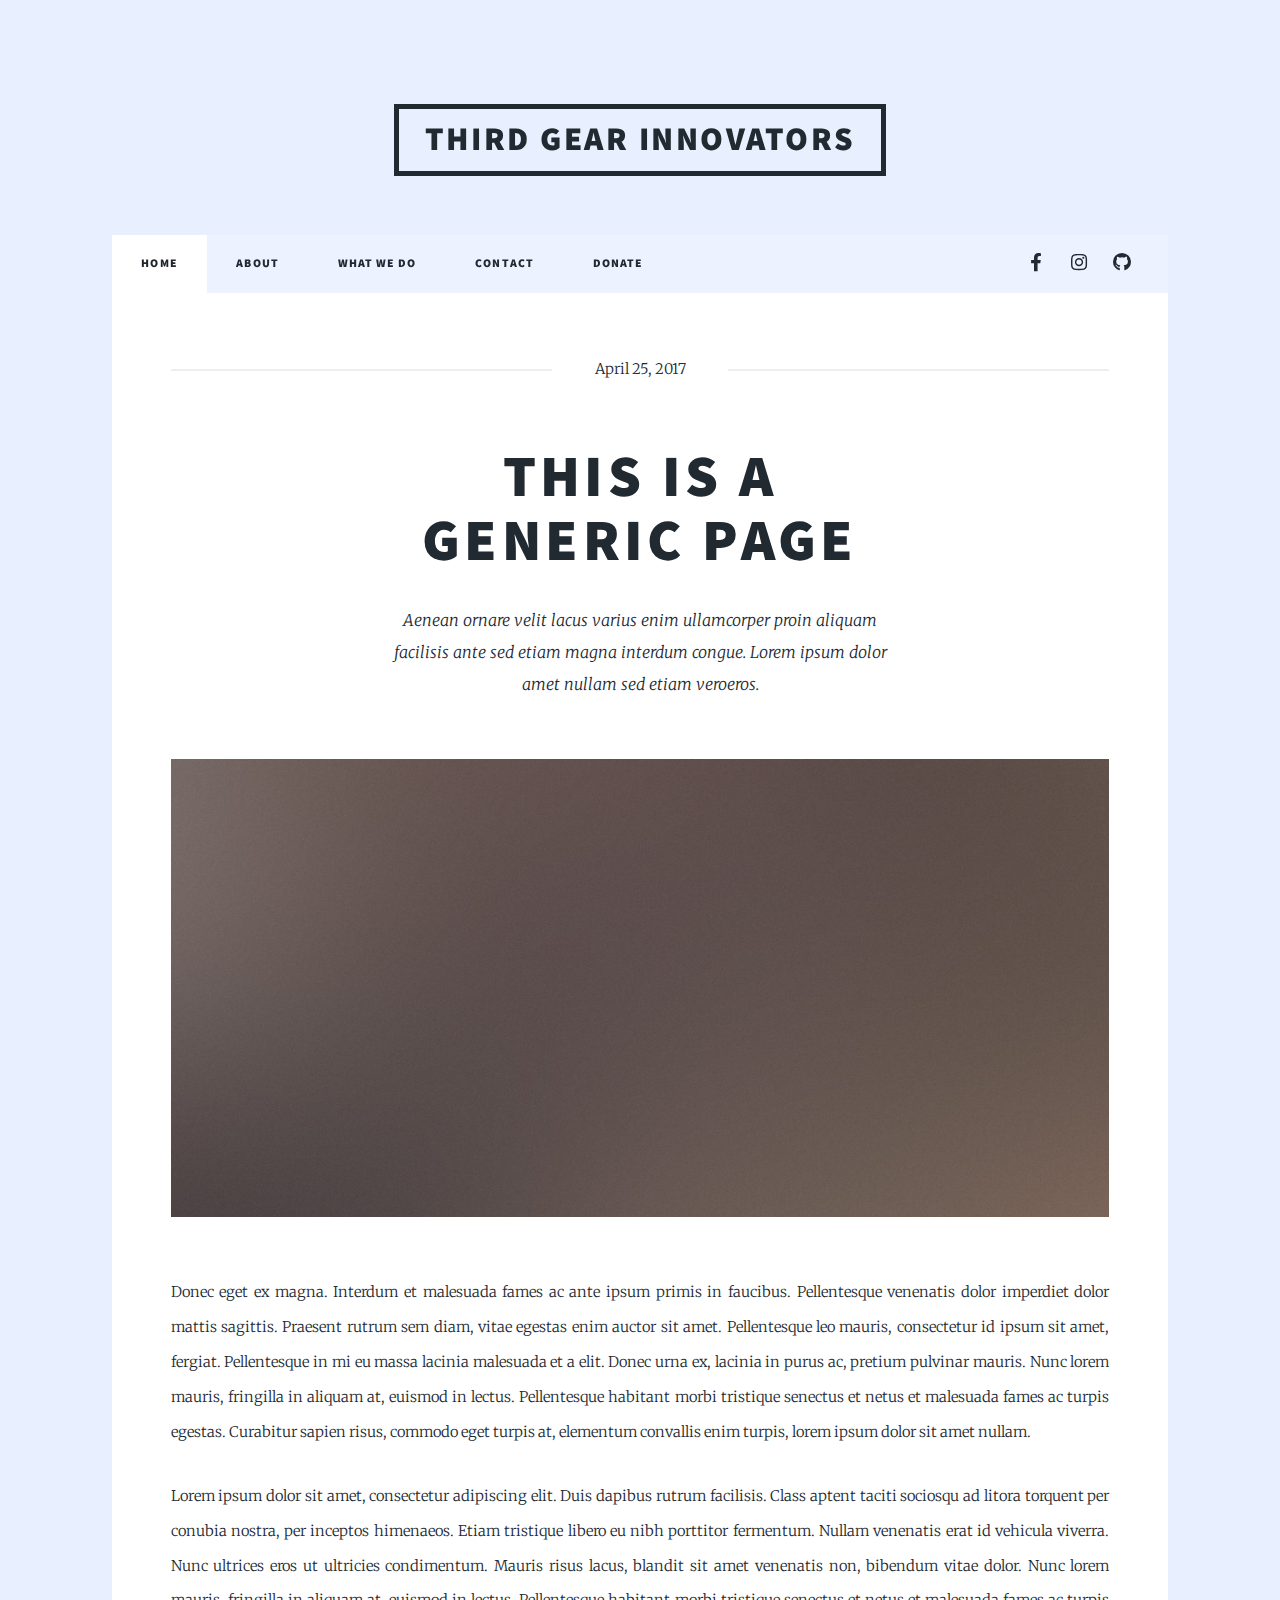
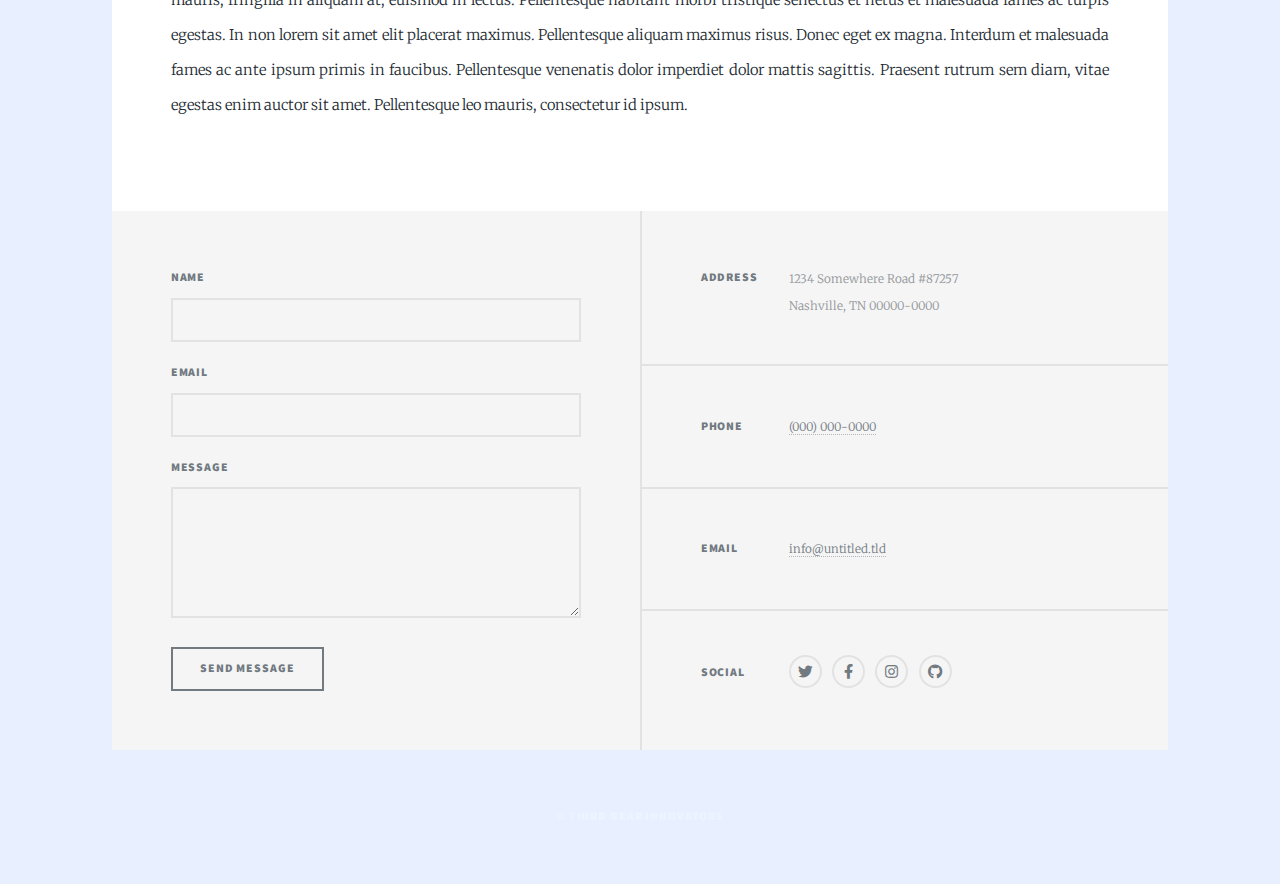
==== about.html @ d500c2af "Update page and contact form" ====
<!DOCTYPE HTML>
<!--
	Massively by HTML5 UP
	html5up.net | @ajlkn
	Free for personal and commercial use under the CCA 3.0 license (html5up.net/license)
-->
<html>
	<head>
		<title>Generic Page - Massively by HTML5 UP</title>
		<meta charset="utf-8" />
		<meta name="viewport" content="width=device-width, initial-scale=1, user-scalable=no" />
		<link rel="stylesheet" href="assets/css/main.css" />
		<noscript><link rel="stylesheet" href="assets/css/noscript.css" /></noscript>
	</head>
	<body class="is-preload">

		<!-- Wrapper -->
			<div id="wrapper">

				<!-- Header -->
					<header id="header">
						<a href="index.html" class="logo">Third Gear Innovators</a>
					</header>

				<!-- Nav -->
				<nav id="nav">
                    <ul class="links">
                        <li class="active"><a href="index.html">Home</a></li>
                        <li><a href="about.html">About</a></li>
                        <li><a href="whatwedo.html">What we do</a></li>
                        <li><a href="contact.html">Contact</a></li>
                        <li><a href="donate.html">Donate</a></li>
                    </ul>
					<ul class="icons">
						<li><a href="#" class="icon brands fa-facebook-f"><span class="label">Facebook</span></a></li>
						<li><a href="#" class="icon brands fa-instagram"><span class="label">Instagram</span></a></li>
						<li><a href="https://github.com/ThirdGearInnovators/" class="icon brands fa-github"><span class="label">GitHub</span></a></li>
					</ul>
				</nav>

				<!-- Main -->
					<div id="main">

						<!-- Post -->
							<section class="post">
								<header class="major">
									<span class="date">April 25, 2017</span>
									<h1>This is a<br />
									Generic Page</h1>
									<p>Aenean ornare velit lacus varius enim ullamcorper proin aliquam<br />
									facilisis ante sed etiam magna interdum congue. Lorem ipsum dolor<br />
									amet nullam sed etiam veroeros.</p>
								</header>
								<div class="image main"><img src="images/pic01.jpg" alt="" /></div>
								<p>Donec eget ex magna. Interdum et malesuada fames ac ante ipsum primis in faucibus. Pellentesque venenatis dolor imperdiet dolor mattis sagittis. Praesent rutrum sem diam, vitae egestas enim auctor sit amet. Pellentesque leo mauris, consectetur id ipsum sit amet, fergiat. Pellentesque in mi eu massa lacinia malesuada et a elit. Donec urna ex, lacinia in purus ac, pretium pulvinar mauris. Nunc lorem mauris, fringilla in aliquam at, euismod in lectus. Pellentesque habitant morbi tristique senectus et netus et malesuada fames ac turpis egestas. Curabitur sapien risus, commodo eget turpis at, elementum convallis enim turpis, lorem ipsum dolor sit amet nullam.</p>
								<p>Lorem ipsum dolor sit amet, consectetur adipiscing elit. Duis dapibus rutrum facilisis. Class aptent taciti sociosqu ad litora torquent per conubia nostra, per inceptos himenaeos. Etiam tristique libero eu nibh porttitor fermentum. Nullam venenatis erat id vehicula viverra. Nunc ultrices eros ut ultricies condimentum. Mauris risus lacus, blandit sit amet venenatis non, bibendum vitae dolor. Nunc lorem mauris, fringilla in aliquam at, euismod in lectus. Pellentesque habitant morbi tristique senectus et netus et malesuada fames ac turpis egestas. In non lorem sit amet elit placerat maximus. Pellentesque aliquam maximus risus. Donec eget ex magna. Interdum et malesuada fames ac ante ipsum primis in faucibus. Pellentesque venenatis dolor imperdiet dolor mattis sagittis. Praesent rutrum sem diam, vitae egestas enim auctor sit amet. Pellentesque leo mauris, consectetur id ipsum.</p>
							</section>

					</div>

				<!-- Footer -->
					<footer id="footer">
						<section>
							<form method="post" action="#">
								<div class="fields">
									<div class="field">
										<label for="name">Name</label>
										<input type="text" name="name" id="name" />
									</div>
									<div class="field">
										<label for="email">Email</label>
										<input type="text" name="email" id="email" />
									</div>
									<div class="field">
										<label for="message">Message</label>
										<textarea name="message" id="message" rows="3"></textarea>
									</div>
								</div>
								<ul class="actions">
									<li><input type="submit" value="Send Message" /></li>
								</ul>
							</form>
						</section>
						<section class="split contact">
							<section class="alt">
								<h3>Address</h3>
								<p>1234 Somewhere Road #87257<br />
								Nashville, TN 00000-0000</p>
							</section>
							<section>
								<h3>Phone</h3>
								<p><a href="#">(000) 000-0000</a></p>
							</section>
							<section>
								<h3>Email</h3>
								<p><a href="#">info@untitled.tld</a></p>
							</section>
							<section>
								<h3>Social</h3>
								<ul class="icons alt">
									<li><a href="#" class="icon brands alt fa-twitter"><span class="label">Twitter</span></a></li>
									<li><a href="#" class="icon brands alt fa-facebook-f"><span class="label">Facebook</span></a></li>
									<li><a href="#" class="icon brands alt fa-instagram"><span class="label">Instagram</span></a></li>
									<li><a href="#" class="icon brands alt fa-github"><span class="label">GitHub</span></a></li>
								</ul>
							</section>
						</section>
					</footer>

				<!-- Copyright -->
					<div id="copyright">
						<ul><li>&copy; Third Gear Innovators</li></ul>
					</div>

			</div>

		<!-- Scripts -->
			<script src="assets/js/jquery.min.js"></script>
			<script src="assets/js/jquery.scrollex.min.js"></script>
			<script src="assets/js/jquery.scrolly.min.js"></script>
			<script src="assets/js/browser.min.js"></script>
			<script src="assets/js/breakpoints.min.js"></script>
			<script src="assets/js/util.js"></script>
			<script src="assets/js/main.js"></script>

	</body>
</html>
---- assets/css/main.css ----
@import url(fontawesome-all.min.css);
@import url("https://fonts.googleapis.com/css?family=Merriweather:300,700,300italic,700italic|Source+Sans+Pro:900");

/*
	Massively by HTML5 UP
	html5up.net | @ajlkn
	Free for personal and commercial use under the CCA 3.0 license (html5up.net/license)
*/

html, body, div, span, applet, object,
iframe, h1, h2, h3, h4, h5, h6, p, blockquote,
pre, a, abbr, acronym, address, big, cite,
code, del, dfn, em, img, ins, kbd, q, s, samp,
small, strike, strong, sub, sup, tt, var, b,
u, i, center, dl, dt, dd, ol, ul, li, fieldset,
form, label, legend, table, caption, tbody,
tfoot, thead, tr, th, td, article, aside,
canvas, details, embed, figure, figcaption,
footer, header, hgroup, menu, nav, output, ruby,
section, summary, time, mark, audio, video {
	margin: 0;
	padding: 0;
	border: 0;
	font-size: 100%;
	font: inherit;
	vertical-align: baseline;}

article, aside, details, figcaption, figure,
footer, header, hgroup, menu, nav, section {
	display: block;}

body {
	line-height: 1;
}

ol, ul {
	list-style: none;
}

blockquote, q {
	quotes: none;
}

	blockquote:before, blockquote:after, q:before, q:after {
		content: '';
		content: none;
	}

table {
	border-collapse: collapse;
	border-spacing: 0;
}

body {
	-webkit-text-size-adjust: none;
}

mark {
	background-color: transparent;
	color: inherit;
}

input::-moz-focus-inner {
	border: 0;
	padding: 0;
}

input, select, textarea {
	-moz-appearance: none;
	-webkit-appearance: none;
	-ms-appearance: none;
	appearance: none;
}

/* Basic */

	@-ms-viewport {
		width: device-width;
	}

	body {
		-ms-overflow-style: scrollbar;
	}

	@media screen and (max-width: 480px) {

		html, body {
			min-width: 320px;
		}

	}

	html {
		box-sizing: border-box;
	}

	*, *:before, *:after {
		box-sizing: inherit;
	}

	body {
		background-color: #e8f0ff;
	}

		body.is-preload *, body.is-preload *:before, body.is-preload *:after {
			-moz-animation: none !important;
			-webkit-animation: none !important;
			-ms-animation: none !important;
			animation: none !important;
			-moz-transition: none !important;
			-webkit-transition: none !important;
			-ms-transition: none !important;
			transition: none !important;
		}

/* Type */

	html {
		font-size: 16pt;
	}

		@media screen and (max-width: 1680px) {

			html {
				font-size: 12pt;
			}

		}

		@media screen and (max-width: 1280px) {

			html {
				font-size: 11pt;
			}

		}

		@media screen and (max-width: 360px) {

			html {
				font-size: 10pt;
			}

		}

	body {
		color: #212931;
	}

	body, input, select, textarea {
		font-family: "Merriweather", Georgia, serif;
		font-weight: 300;
		font-size: 1rem;
		line-height: 2.375;
	}

	a {
		-moz-transition: color 0.2s ease-in-out, background-color 0.2s ease-in-out, border-color 0.2s ease-in-out, box-shadow 0.2s ease-in-out;
		-webkit-transition: color 0.2s ease-in-out, background-color 0.2s ease-in-out, border-color 0.2s ease-in-out, box-shadow 0.2s ease-in-out;
		-ms-transition: color 0.2s ease-in-out, background-color 0.2s ease-in-out, border-color 0.2s ease-in-out, box-shadow 0.2s ease-in-out;
		transition: color 0.2s ease-in-out, background-color 0.2s ease-in-out, border-color 0.2s ease-in-out, box-shadow 0.2s ease-in-out;
		border-bottom: dotted 1px;
		text-decoration: none;
	}

		a:hover {
			border-bottom-color: transparent;
		}

	strong, b {
		font-weight: 600;
	}

	em, i {
		font-style: italic;
	}

	p {
		text-align: justify;
		margin: 0 0 2rem 0;
	}

	h1, h2, h3, h4, h5, h6 {
		font-family: "Source Sans Pro", Helvetica, sans-serif;
		font-weight: 900;
		line-height: 1.5;
		letter-spacing: 0.075em;
		text-transform: uppercase;
		margin: 0 0 1rem 0;
	}

		h1 a, h2 a, h3 a, h4 a, h5 a, h6 a {
			border-bottom: 0;
			color: inherit;
			text-decoration: none;
		}

	h1 {
		font-size: 4rem;
		line-height: 1.1;
		margin: 0 0 2rem 0;
	}

	h2 {
		font-size: 1.75rem;
		line-height: 1.3;
		margin: 0 0 1.5rem 0;
	}

	h3 {
		font-size: 1.25rem;
		margin: 0 0 1.5rem 0;
	}

	h4 {
		font-size: 1rem;
	}

	h5 {
		font-size: 0.9rem;
	}

	h6 {
		font-size: 0.8rem;
	}

	sub {
		font-size: 0.8rem;
		position: relative;
		top: 0.5rem;
	}

	sup {
		font-size: 0.8rem;
		position: relative;
		top: -0.5rem;
	}

	blockquote {
		border-left: solid 4px;
		font-style: italic;
		margin: 0 0 2rem 0;
		padding: 0.5rem 0 0.5rem 2rem;
	}

	code {
		border: solid 2px;
		font-family: "Courier New", monospace;
		font-size: 0.9rem;
		margin: 0 0.25rem;
		padding: 0.25rem 0.65rem;
	}

	pre {
		-webkit-overflow-scrolling: touch;
		font-family: "Courier New", monospace;
		font-size: 0.9rem;
		margin: 0 0 2rem 0;
	}

		pre code {
			display: block;
			line-height: 1.75;
			padding: 1rem 1.5rem;
			overflow-x: auto;
		}

	hr {
		border: 0;
		border-bottom: solid 2px;
		margin: 3rem 0;
	}

		hr.major {
			margin: 5rem 0;
		}

	.align-left {
		text-align: left;
	}

	.align-center {
		text-align: center;
	}

	.align-right {
		text-align: right;
	}

	input, select, textarea {
		color: #212931;
	}

	a {
		color: #212931;
		border-bottom-color: rgba(33, 41, 49, 0.5);
	}

		a:hover {
			border-bottom-color: transparent;
			color: #18bfef !important;
		}

	strong, b {
		color: #212931;
	}

	h1, h2, h3, h4, h5, h6 {
		color: #212931;
	}

	blockquote {
		border-left-color: #eeeeee;
	}

	code {
		background: rgba(220, 220, 220, 0.25);
		border-color: #eeeeee;
	}

	hr {
		border-bottom-color: #eeeeee;
	}

/* Row */

	.row {
		display: flex;
		flex-wrap: wrap;
		box-sizing: border-box;
		align-items: stretch;
	}

		.row > * {
			box-sizing: border-box;
		}

		.row.gtr-uniform > * > :last-child {
			margin-bottom: 0;
		}

		.row.aln-left {
			justify-content: flex-start;
		}

		.row.aln-center {
			justify-content: center;
		}

		.row.aln-right {
			justify-content: flex-end;
		}

		.row.aln-top {
			align-items: flex-start;
		}

		.row.aln-middle {
			align-items: center;
		}

		.row.aln-bottom {
			align-items: flex-end;
		}

		.row > .imp {
			order: -1;
		}

		.row > .col-1 {
			width: 8.33333%;
		}

		.row > .off-1 {
			margin-left: 8.33333%;
		}

		.row > .col-2 {
			width: 16.66667%;
		}

		.row > .off-2 {
			margin-left: 16.66667%;
		}

		.row > .col-3 {
			width: 25%;
		}

		.row > .off-3 {
			margin-left: 25%;
		}

		.row > .col-4 {
			width: 33.33333%;
		}

		.row > .off-4 {
			margin-left: 33.33333%;
		}

		.row > .col-5 {
			width: 41.66667%;
		}

		.row > .off-5 {
			margin-left: 41.66667%;
		}

		.row > .col-6 {
			width: 50%;
		}

		.row > .off-6 {
			margin-left: 50%;
		}

		.row > .col-7 {
			width: 58.33333%;
		}

		.row > .off-7 {
			margin-left: 58.33333%;
		}

		.row > .col-8 {
			width: 66.66667%;
		}

		.row > .off-8 {
			margin-left: 66.66667%;
		}

		.row > .col-9 {
			width: 75%;
		}

		.row > .off-9 {
			margin-left: 75%;
		}

		.row > .col-10 {
			width: 83.33333%;
		}

		.row > .off-10 {
			margin-left: 83.33333%;
		}

		.row > .col-11 {
			width: 91.66667%;
		}

		.row > .off-11 {
			margin-left: 91.66667%;
		}

		.row > .col-12 {
			width: 100%;
		}

		.row > .off-12 {
			margin-left: 100%;
		}

		.row.gtr-0 {
			margin-top: 0;
			margin-left: 0rem;
		}

			.row.gtr-0 > * {
				padding: 0 0 0 0rem;
			}

			.row.gtr-0.gtr-uniform {
				margin-top: 0rem;
			}

				.row.gtr-0.gtr-uniform > * {
					padding-top: 0rem;
				}

		.row.gtr-25 {
			margin-top: 0;
			margin-left: -0.375rem;
		}

			.row.gtr-25 > * {
				padding: 0 0 0 0.375rem;
			}

			.row.gtr-25.gtr-uniform {
				margin-top: -0.375rem;
			}

				.row.gtr-25.gtr-uniform > * {
					padding-top: 0.375rem;
				}

		.row.gtr-50 {
			margin-top: 0;
			margin-left: -0.75rem;
		}

			.row.gtr-50 > * {
				padding: 0 0 0 0.75rem;
			}

			.row.gtr-50.gtr-uniform {
				margin-top: -0.75rem;
			}

				.row.gtr-50.gtr-uniform > * {
					padding-top: 0.75rem;
				}

		.row {
			margin-top: 0;
			margin-left: -1.5rem;
		}

			.row > * {
				padding: 0 0 0 1.5rem;
			}

			.row.gtr-uniform {
				margin-top: -1.5rem;
			}

				.row.gtr-uniform > * {
					padding-top: 1.5rem;
				}

		.row.gtr-150 {
			margin-top: 0;
			margin-left: -2.25rem;
		}

			.row.gtr-150 > * {
				padding: 0 0 0 2.25rem;
			}

			.row.gtr-150.gtr-uniform {
				margin-top: -2.25rem;
			}

				.row.gtr-150.gtr-uniform > * {
					padding-top: 2.25rem;
				}

		.row.gtr-200 {
			margin-top: 0;
			margin-left: -3rem;
		}

			.row.gtr-200 > * {
				padding: 0 0 0 3rem;
			}

			.row.gtr-200.gtr-uniform {
				margin-top: -3rem;
			}

				.row.gtr-200.gtr-uniform > * {
					padding-top: 3rem;
				}

		@media screen and (max-width: 1680px) {

			.row {
				display: flex;
				flex-wrap: wrap;
				box-sizing: border-box;
				align-items: stretch;
			}

				.row > * {
					box-sizing: border-box;
				}

				.row.gtr-uniform > * > :last-child {
					margin-bottom: 0;
				}

				.row.aln-left {
					justify-content: flex-start;
				}

				.row.aln-center {
					justify-content: center;
				}

				.row.aln-right {
					justify-content: flex-end;
				}

				.row.aln-top {
					align-items: flex-start;
				}

				.row.aln-middle {
					align-items: center;
				}

				.row.aln-bottom {
					align-items: flex-end;
				}

				.row > .imp-xlarge {
					order: -1;
				}

				.row > .col-1-xlarge {
					width: 8.33333%;
				}

				.row > .off-1-xlarge {
					margin-left: 8.33333%;
				}

				.row > .col-2-xlarge {
					width: 16.66667%;
				}

				.row > .off-2-xlarge {
					margin-left: 16.66667%;
				}

				.row > .col-3-xlarge {
					width: 25%;
				}

				.row > .off-3-xlarge {
					margin-left: 25%;
				}

				.row > .col-4-xlarge {
					width: 33.33333%;
				}

				.row > .off-4-xlarge {
					margin-left: 33.33333%;
				}

				.row > .col-5-xlarge {
					width: 41.66667%;
				}

				.row > .off-5-xlarge {
					margin-left: 41.66667%;
				}

				.row > .col-6-xlarge {
					width: 50%;
				}

				.row > .off-6-xlarge {
					margin-left: 50%;
				}

				.row > .col-7-xlarge {
					width: 58.33333%;
				}

				.row > .off-7-xlarge {
					margin-left: 58.33333%;
				}

				.row > .col-8-xlarge {
					width: 66.66667%;
				}

				.row > .off-8-xlarge {
					margin-left: 66.66667%;
				}

				.row > .col-9-xlarge {
					width: 75%;
				}

				.row > .off-9-xlarge {
					margin-left: 75%;
				}

				.row > .col-10-xlarge {
					width: 83.33333%;
				}

				.row > .off-10-xlarge {
					margin-left: 83.33333%;
				}

				.row > .col-11-xlarge {
					width: 91.66667%;
				}

				.row > .off-11-xlarge {
					margin-left: 91.66667%;
				}

				.row > .col-12-xlarge {
					width: 100%;
				}

				.row > .off-12-xlarge {
					margin-left: 100%;
				}

				.row.gtr-0 {
					margin-top: 0;
					margin-left: 0rem;
				}

					.row.gtr-0 > * {
						padding: 0 0 0 0rem;
					}

					.row.gtr-0.gtr-uniform {
						margin-top: 0rem;
					}

						.row.gtr-0.gtr-uniform > * {
							padding-top: 0rem;
						}

				.row.gtr-25 {
					margin-top: 0;
					margin-left: -0.375rem;
				}

					.row.gtr-25 > * {
						padding: 0 0 0 0.375rem;
					}

					.row.gtr-25.gtr-uniform {
						margin-top: -0.375rem;
					}

						.row.gtr-25.gtr-uniform > * {
							padding-top: 0.375rem;
						}

				.row.gtr-50 {
					margin-top: 0;
					margin-left: -0.75rem;
				}

					.row.gtr-50 > * {
						padding: 0 0 0 0.75rem;
					}

					.row.gtr-50.gtr-uniform {
						margin-top: -0.75rem;
					}

						.row.gtr-50.gtr-uniform > * {
							padding-top: 0.75rem;
						}

				.row {
					margin-top: 0;
					margin-left: -1.5rem;
				}

					.row > * {
						padding: 0 0 0 1.5rem;
					}

					.row.gtr-uniform {
						margin-top: -1.5rem;
					}

						.row.gtr-uniform > * {
							padding-top: 1.5rem;
						}

				.row.gtr-150 {
					margin-top: 0;
					margin-left: -2.25rem;
				}

					.row.gtr-150 > * {
						padding: 0 0 0 2.25rem;
					}

					.row.gtr-150.gtr-uniform {
						margin-top: -2.25rem;
					}

						.row.gtr-150.gtr-uniform > * {
							padding-top: 2.25rem;
						}

				.row.gtr-200 {
					margin-top: 0;
					margin-left: -3rem;
				}

					.row.gtr-200 > * {
						padding: 0 0 0 3rem;
					}

					.row.gtr-200.gtr-uniform {
						margin-top: -3rem;
					}

						.row.gtr-200.gtr-uniform > * {
							padding-top: 3rem;
						}

		}

		@media screen and (max-width: 1280px) {

			.row {
				display: flex;
				flex-wrap: wrap;
				box-sizing: border-box;
				align-items: stretch;
			}

				.row > * {
					box-sizing: border-box;
				}

				.row.gtr-uniform > * > :last-child {
					margin-bottom: 0;
				}

				.row.aln-left {
					justify-content: flex-start;
				}

				.row.aln-center {
					justify-content: center;
				}

				.row.aln-right {
					justify-content: flex-end;
				}

				.row.aln-top {
					align-items: flex-start;
				}

				.row.aln-middle {
					align-items: center;
				}

				.row.aln-bottom {
					align-items: flex-end;
				}

				.row > .imp-large {
					order: -1;
				}

				.row > .col-1-large {
					width: 8.33333%;
				}

				.row > .off-1-large {
					margin-left: 8.33333%;
				}

				.row > .col-2-large {
					width: 16.66667%;
				}

				.row > .off-2-large {
					margin-left: 16.66667%;
				}

				.row > .col-3-large {
					width: 25%;
				}

				.row > .off-3-large {
					margin-left: 25%;
				}

				.row > .col-4-large {
					width: 33.33333%;
				}

				.row > .off-4-large {
					margin-left: 33.33333%;
				}

				.row > .col-5-large {
					width: 41.66667%;
				}

				.row > .off-5-large {
					margin-left: 41.66667%;
				}

				.row > .col-6-large {
					width: 50%;
				}

				.row > .off-6-large {
					margin-left: 50%;
				}

				.row > .col-7-large {
					width: 58.33333%;
				}

				.row > .off-7-large {
					margin-left: 58.33333%;
				}

				.row > .col-8-large {
					width: 66.66667%;
				}

				.row > .off-8-large {
					margin-left: 66.66667%;
				}

				.row > .col-9-large {
					width: 75%;
				}

				.row > .off-9-large {
					margin-left: 75%;
				}

				.row > .col-10-large {
					width: 83.33333%;
				}

				.row > .off-10-large {
					margin-left: 83.33333%;
				}

				.row > .col-11-large {
					width: 91.66667%;
				}

				.row > .off-11-large {
					margin-left: 91.66667%;
				}

				.row > .col-12-large {
					width: 100%;
				}

				.row > .off-12-large {
					margin-left: 100%;
				}

				.row.gtr-0 {
					margin-top: 0;
					margin-left: 0rem;
				}

					.row.gtr-0 > * {
						padding: 0 0 0 0rem;
					}

					.row.gtr-0.gtr-uniform {
						margin-top: 0rem;
					}

						.row.gtr-0.gtr-uniform > * {
							padding-top: 0rem;
						}

				.row.gtr-25 {
					margin-top: 0;
					margin-left: -0.375rem;
				}

					.row.gtr-25 > * {
						padding: 0 0 0 0.375rem;
					}

					.row.gtr-25.gtr-uniform {
						margin-top: -0.375rem;
					}

						.row.gtr-25.gtr-uniform > * {
							padding-top: 0.375rem;
						}

				.row.gtr-50 {
					margin-top: 0;
					margin-left: -0.75rem;
				}

					.row.gtr-50 > * {
						padding: 0 0 0 0.75rem;
					}

					.row.gtr-50.gtr-uniform {
						margin-top: -0.75rem;
					}

						.row.gtr-50.gtr-uniform > * {
							padding-top: 0.75rem;
						}

				.row {
					margin-top: 0;
					margin-left: -1.5rem;
				}

					.row > * {
						padding: 0 0 0 1.5rem;
					}

					.row.gtr-uniform {
						margin-top: -1.5rem;
					}

						.row.gtr-uniform > * {
							padding-top: 1.5rem;
						}

				.row.gtr-150 {
					margin-top: 0;
					margin-left: -2.25rem;
				}

					.row.gtr-150 > * {
						padding: 0 0 0 2.25rem;
					}

					.row.gtr-150.gtr-uniform {
						margin-top: -2.25rem;
					}

						.row.gtr-150.gtr-uniform > * {
							padding-top: 2.25rem;
						}

				.row.gtr-200 {
					margin-top: 0;
					margin-left: -3rem;
				}

					.row.gtr-200 > * {
						padding: 0 0 0 3rem;
					}

					.row.gtr-200.gtr-uniform {
						margin-top: -3rem;
					}

						.row.gtr-200.gtr-uniform > * {
							padding-top: 3rem;
						}

		}

		@media screen and (max-width: 980px) {

			.row {
				display: flex;
				flex-wrap: wrap;
				box-sizing: border-box;
				align-items: stretch;
			}

				.row > * {
					box-sizing: border-box;
				}

				.row.gtr-uniform > * > :last-child {
					margin-bottom: 0;
				}

				.row.aln-left {
					justify-content: flex-start;
				}

				.row.aln-center {
					justify-content: center;
				}

				.row.aln-right {
					justify-content: flex-end;
				}

				.row.aln-top {
					align-items: flex-start;
				}

				.row.aln-middle {
					align-items: center;
				}

				.row.aln-bottom {
					align-items: flex-end;
				}

				.row > .imp-medium {
					order: -1;
				}

				.row > .col-1-medium {
					width: 8.33333%;
				}

				.row > .off-1-medium {
					margin-left: 8.33333%;
				}

				.row > .col-2-medium {
					width: 16.66667%;
				}

				.row > .off-2-medium {
					margin-left: 16.66667%;
				}

				.row > .col-3-medium {
					width: 25%;
				}

				.row > .off-3-medium {
					margin-left: 25%;
				}

				.row > .col-4-medium {
					width: 33.33333%;
				}

				.row > .off-4-medium {
					margin-left: 33.33333%;
				}

				.row > .col-5-medium {
					width: 41.66667%;
				}

				.row > .off-5-medium {
					margin-left: 41.66667%;
				}

				.row > .col-6-medium {
					width: 50%;
				}

				.row > .off-6-medium {
					margin-left: 50%;
				}

				.row > .col-7-medium {
					width: 58.33333%;
				}

				.row > .off-7-medium {
					margin-left: 58.33333%;
				}

				.row > .col-8-medium {
					width: 66.66667%;
				}

				.row > .off-8-medium {
					margin-left: 66.66667%;
				}

				.row > .col-9-medium {
					width: 75%;
				}

				.row > .off-9-medium {
					margin-left: 75%;
				}

				.row > .col-10-medium {
					width: 83.33333%;
				}

				.row > .off-10-medium {
					margin-left: 83.33333%;
				}

				.row > .col-11-medium {
					width: 91.66667%;
				}

				.row > .off-11-medium {
					margin-left: 91.66667%;
				}

				.row > .col-12-medium {
					width: 100%;
				}

				.row > .off-12-medium {
					margin-left: 100%;
				}

				.row.gtr-0 {
					margin-top: 0;
					margin-left: 0rem;
				}

					.row.gtr-0 > * {
						padding: 0 0 0 0rem;
					}

					.row.gtr-0.gtr-uniform {
						margin-top: 0rem;
					}

						.row.gtr-0.gtr-uniform > * {
							padding-top: 0rem;
						}

				.row.gtr-25 {
					margin-top: 0;
					margin-left: -0.375rem;
				}

					.row.gtr-25 > * {
						padding: 0 0 0 0.375rem;
					}

					.row.gtr-25.gtr-uniform {
						margin-top: -0.375rem;
					}

						.row.gtr-25.gtr-uniform > * {
							padding-top: 0.375rem;
						}

				.row.gtr-50 {
					margin-top: 0;
					margin-left: -0.75rem;
				}

					.row.gtr-50 > * {
						padding: 0 0 0 0.75rem;
					}

					.row.gtr-50.gtr-uniform {
						margin-top: -0.75rem;
					}

						.row.gtr-50.gtr-uniform > * {
							padding-top: 0.75rem;
						}

				.row {
					margin-top: 0;
					margin-left: -1.5rem;
				}

					.row > * {
						padding: 0 0 0 1.5rem;
					}

					.row.gtr-uniform {
						margin-top: -1.5rem;
					}

						.row.gtr-uniform > * {
							padding-top: 1.5rem;
						}

				.row.gtr-150 {
					margin-top: 0;
					margin-left: -2.25rem;
				}

					.row.gtr-150 > * {
						padding: 0 0 0 2.25rem;
					}

					.row.gtr-150.gtr-uniform {
						margin-top: -2.25rem;
					}

						.row.gtr-150.gtr-uniform > * {
							padding-top: 2.25rem;
						}

				.row.gtr-200 {
					margin-top: 0;
					margin-left: -3rem;
				}

					.row.gtr-200 > * {
						padding: 0 0 0 3rem;
					}

					.row.gtr-200.gtr-uniform {
						margin-top: -3rem;
					}

						.row.gtr-200.gtr-uniform > * {
							padding-top: 3rem;
						}

		}

		@media screen and (max-width: 736px) {

			.row {
				display: flex;
				flex-wrap: wrap;
				box-sizing: border-box;
				align-items: stretch;
			}

				.row > * {
					box-sizing: border-box;
				}

				.row.gtr-uniform > * > :last-child {
					margin-bottom: 0;
				}

				.row.aln-left {
					justify-content: flex-start;
				}

				.row.aln-center {
					justify-content: center;
				}

				.row.aln-right {
					justify-content: flex-end;
				}

				.row.aln-top {
					align-items: flex-start;
				}

				.row.aln-middle {
					align-items: center;
				}

				.row.aln-bottom {
					align-items: flex-end;
				}

				.row > .imp-small {
					order: -1;
				}

				.row > .col-1-small {
					width: 8.33333%;
				}

				.row > .off-1-small {
					margin-left: 8.33333%;
				}

				.row > .col-2-small {
					width: 16.66667%;
				}

				.row > .off-2-small {
					margin-left: 16.66667%;
				}

				.row > .col-3-small {
					width: 25%;
				}

				.row > .off-3-small {
					margin-left: 25%;
				}

				.row > .col-4-small {
					width: 33.33333%;
				}

				.row > .off-4-small {
					margin-left: 33.33333%;
				}

				.row > .col-5-small {
					width: 41.66667%;
				}

				.row > .off-5-small {
					margin-left: 41.66667%;
				}

				.row > .col-6-small {
					width: 50%;
				}

				.row > .off-6-small {
					margin-left: 50%;
				}

				.row > .col-7-small {
					width: 58.33333%;
				}

				.row > .off-7-small {
					margin-left: 58.33333%;
				}

				.row > .col-8-small {
					width: 66.66667%;
				}

				.row > .off-8-small {
					margin-left: 66.66667%;
				}

				.row > .col-9-small {
					width: 75%;
				}

				.row > .off-9-small {
					margin-left: 75%;
				}

				.row > .col-10-small {
					width: 83.33333%;
				}

				.row > .off-10-small {
					margin-left: 83.33333%;
				}

				.row > .col-11-small {
					width: 91.66667%;
				}

				.row > .off-11-small {
					margin-left: 91.66667%;
				}

				.row > .col-12-small {
					width: 100%;
				}

				.row > .off-12-small {
					margin-left: 100%;
				}

				.row.gtr-0 {
					margin-top: 0;
					margin-left: 0rem;
				}

					.row.gtr-0 > * {
						padding: 0 0 0 0rem;
					}

					.row.gtr-0.gtr-uniform {
						margin-top: 0rem;
					}

						.row.gtr-0.gtr-uniform > * {
							padding-top: 0rem;
						}

				.row.gtr-25 {
					margin-top: 0;
					margin-left: -0.375rem;
				}

					.row.gtr-25 > * {
						padding: 0 0 0 0.375rem;
					}

					.row.gtr-25.gtr-uniform {
						margin-top: -0.375rem;
					}

						.row.gtr-25.gtr-uniform > * {
							padding-top: 0.375rem;
						}

				.row.gtr-50 {
					margin-top: 0;
					margin-left: -0.75rem;
				}

					.row.gtr-50 > * {
						padding: 0 0 0 0.75rem;
					}

					.row.gtr-50.gtr-uniform {
						margin-top: -0.75rem;
					}

						.row.gtr-50.gtr-uniform > * {
							padding-top: 0.75rem;
						}

				.row {
					margin-top: 0;
					margin-left: -1.5rem;
				}

					.row > * {
						padding: 0 0 0 1.5rem;
					}

					.row.gtr-uniform {
						margin-top: -1.5rem;
					}

						.row.gtr-uniform > * {
							padding-top: 1.5rem;
						}

				.row.gtr-150 {
					margin-top: 0;
					margin-left: -2.25rem;
				}

					.row.gtr-150 > * {
						padding: 0 0 0 2.25rem;
					}

					.row.gtr-150.gtr-uniform {
						margin-top: -2.25rem;
					}

						.row.gtr-150.gtr-uniform > * {
							padding-top: 2.25rem;
						}

				.row.gtr-200 {
					margin-top: 0;
					margin-left: -3rem;
				}

					.row.gtr-200 > * {
						padding: 0 0 0 3rem;
					}

					.row.gtr-200.gtr-uniform {
						margin-top: -3rem;
					}

						.row.gtr-200.gtr-uniform > * {
							padding-top: 3rem;
						}

		}

		@media screen and (max-width: 480px) {

			.row {
				display: flex;
				flex-wrap: wrap;
				box-sizing: border-box;
				align-items: stretch;
			}

				.row > * {
					box-sizing: border-box;
				}

				.row.gtr-uniform > * > :last-child {
					margin-bottom: 0;
				}

				.row.aln-left {
					justify-content: flex-start;
				}

				.row.aln-center {
					justify-content: center;
				}

				.row.aln-right {
					justify-content: flex-end;
				}

				.row.aln-top {
					align-items: flex-start;
				}

				.row.aln-middle {
					align-items: center;
				}

				.row.aln-bottom {
					align-items: flex-end;
				}

				.row > .imp-xsmall {
					order: -1;
				}

				.row > .col-1-xsmall {
					width: 8.33333%;
				}

				.row > .off-1-xsmall {
					margin-left: 8.33333%;
				}

				.row > .col-2-xsmall {
					width: 16.66667%;
				}

				.row > .off-2-xsmall {
					margin-left: 16.66667%;
				}

				.row > .col-3-xsmall {
					width: 25%;
				}

				.row > .off-3-xsmall {
					margin-left: 25%;
				}

				.row > .col-4-xsmall {
					width: 33.33333%;
				}

				.row > .off-4-xsmall {
					margin-left: 33.33333%;
				}

				.row > .col-5-xsmall {
					width: 41.66667%;
				}

				.row > .off-5-xsmall {
					margin-left: 41.66667%;
				}

				.row > .col-6-xsmall {
					width: 50%;
				}

				.row > .off-6-xsmall {
					margin-left: 50%;
				}

				.row > .col-7-xsmall {
					width: 58.33333%;
				}

				.row > .off-7-xsmall {
					margin-left: 58.33333%;
				}

				.row > .col-8-xsmall {
					width: 66.66667%;
				}

				.row > .off-8-xsmall {
					margin-left: 66.66667%;
				}

				.row > .col-9-xsmall {
					width: 75%;
				}

				.row > .off-9-xsmall {
					margin-left: 75%;
				}

				.row > .col-10-xsmall {
					width: 83.33333%;
				}

				.row > .off-10-xsmall {
					margin-left: 83.33333%;
				}

				.row > .col-11-xsmall {
					width: 91.66667%;
				}

				.row > .off-11-xsmall {
					margin-left: 91.66667%;
				}

				.row > .col-12-xsmall {
					width: 100%;
				}

				.row > .off-12-xsmall {
					margin-left: 100%;
				}

				.row.gtr-0 {
					margin-top: 0;
					margin-left: 0rem;
				}

					.row.gtr-0 > * {
						padding: 0 0 0 0rem;
					}

					.row.gtr-0.gtr-uniform {
						margin-top: 0rem;
					}

						.row.gtr-0.gtr-uniform > * {
							padding-top: 0rem;
						}

				.row.gtr-25 {
					margin-top: 0;
					margin-left: -0.375rem;
				}

					.row.gtr-25 > * {
						padding: 0 0 0 0.375rem;
					}

					.row.gtr-25.gtr-uniform {
						margin-top: -0.375rem;
					}

						.row.gtr-25.gtr-uniform > * {
							padding-top: 0.375rem;
						}

				.row.gtr-50 {
					margin-top: 0;
					margin-left: -0.75rem;
				}

					.row.gtr-50 > * {
						padding: 0 0 0 0.75rem;
					}

					.row.gtr-50.gtr-uniform {
						margin-top: -0.75rem;
					}

						.row.gtr-50.gtr-uniform > * {
							padding-top: 0.75rem;
						}

				.row {
					margin-top: 0;
					margin-left: -1.5rem;
				}

					.row > * {
						padding: 0 0 0 1.5rem;
					}

					.row.gtr-uniform {
						margin-top: -1.5rem;
					}

						.row.gtr-uniform > * {
							padding-top: 1.5rem;
						}

				.row.gtr-150 {
					margin-top: 0;
					margin-left: -2.25rem;
				}

					.row.gtr-150 > * {
						padding: 0 0 0 2.25rem;
					}

					.row.gtr-150.gtr-uniform {
						margin-top: -2.25rem;
					}

						.row.gtr-150.gtr-uniform > * {
							padding-top: 2.25rem;
						}

				.row.gtr-200 {
					margin-top: 0;
					margin-left: -3rem;
				}

					.row.gtr-200 > * {
						padding: 0 0 0 3rem;
					}

					.row.gtr-200.gtr-uniform {
						margin-top: -3rem;
					}

						.row.gtr-200.gtr-uniform > * {
							padding-top: 3rem;
						}

		}

		@media screen and (max-width: 360px) {

			.row {
				display: flex;
				flex-wrap: wrap;
				box-sizing: border-box;
				align-items: stretch;
			}

				.row > * {
					box-sizing: border-box;
				}

				.row.gtr-uniform > * > :last-child {
					margin-bottom: 0;
				}

				.row.aln-left {
					justify-content: flex-start;
				}

				.row.aln-center {
					justify-content: center;
				}

				.row.aln-right {
					justify-content: flex-end;
				}

				.row.aln-top {
					align-items: flex-start;
				}

				.row.aln-middle {
					align-items: center;
				}

				.row.aln-bottom {
					align-items: flex-end;
				}

				.row > .imp-xxsmall {
					order: -1;
				}

				.row > .col-1-xxsmall {
					width: 8.33333%;
				}

				.row > .off-1-xxsmall {
					margin-left: 8.33333%;
				}

				.row > .col-2-xxsmall {
					width: 16.66667%;
				}

				.row > .off-2-xxsmall {
					margin-left: 16.66667%;
				}

				.row > .col-3-xxsmall {
					width: 25%;
				}

				.row > .off-3-xxsmall {
					margin-left: 25%;
				}

				.row > .col-4-xxsmall {
					width: 33.33333%;
				}

				.row > .off-4-xxsmall {
					margin-left: 33.33333%;
				}

				.row > .col-5-xxsmall {
					width: 41.66667%;
				}

				.row > .off-5-xxsmall {
					margin-left: 41.66667%;
				}

				.row > .col-6-xxsmall {
					width: 50%;
				}

				.row > .off-6-xxsmall {
					margin-left: 50%;
				}

				.row > .col-7-xxsmall {
					width: 58.33333%;
				}

				.row > .off-7-xxsmall {
					margin-left: 58.33333%;
				}

				.row > .col-8-xxsmall {
					width: 66.66667%;
				}

				.row > .off-8-xxsmall {
					margin-left: 66.66667%;
				}

				.row > .col-9-xxsmall {
					width: 75%;
				}

				.row > .off-9-xxsmall {
					margin-left: 75%;
				}

				.row > .col-10-xxsmall {
					width: 83.33333%;
				}

				.row > .off-10-xxsmall {
					margin-left: 83.33333%;
				}

				.row > .col-11-xxsmall {
					width: 91.66667%;
				}

				.row > .off-11-xxsmall {
					margin-left: 91.66667%;
				}

				.row > .col-12-xxsmall {
					width: 100%;
				}

				.row > .off-12-xxsmall {
					margin-left: 100%;
				}

				.row.gtr-0 {
					margin-top: 0;
					margin-left: 0rem;
				}

					.row.gtr-0 > * {
						padding: 0 0 0 0rem;
					}

					.row.gtr-0.gtr-uniform {
						margin-top: 0rem;
					}

						.row.gtr-0.gtr-uniform > * {
							padding-top: 0rem;
						}

				.row.gtr-25 {
					margin-top: 0;
					margin-left: -0.375rem;
				}

					.row.gtr-25 > * {
						padding: 0 0 0 0.375rem;
					}

					.row.gtr-25.gtr-uniform {
						margin-top: -0.375rem;
					}

						.row.gtr-25.gtr-uniform > * {
							padding-top: 0.375rem;
						}

				.row.gtr-50 {
					margin-top: 0;
					margin-left: -0.75rem;
				}

					.row.gtr-50 > * {
						padding: 0 0 0 0.75rem;
					}

					.row.gtr-50.gtr-uniform {
						margin-top: -0.75rem;
					}

						.row.gtr-50.gtr-uniform > * {
							padding-top: 0.75rem;
						}

				.row {
					margin-top: 0;
					margin-left: -1.5rem;
				}

					.row > * {
						padding: 0 0 0 1.5rem;
					}

					.row.gtr-uniform {
						margin-top: -1.5rem;
					}

						.row.gtr-uniform > * {
							padding-top: 1.5rem;
						}

				.row.gtr-150 {
					margin-top: 0;
					margin-left: -2.25rem;
				}

					.row.gtr-150 > * {
						padding: 0 0 0 2.25rem;
					}

					.row.gtr-150.gtr-uniform {
						margin-top: -2.25rem;
					}

						.row.gtr-150.gtr-uniform > * {
							padding-top: 2.25rem;
						}

				.row.gtr-200 {
					margin-top: 0;
					margin-left: -3rem;
				}

					.row.gtr-200 > * {
						padding: 0 0 0 3rem;
					}

					.row.gtr-200.gtr-uniform {
						margin-top: -3rem;
					}

						.row.gtr-200.gtr-uniform > * {
							padding-top: 3rem;
						}

		}

/* Box */

	.box {
		border: solid 2px;
		margin-bottom: 2rem;
		padding: 1.5rem;
	}

		.box > :last-child,
		.box > :last-child > :last-child,
		.box > :last-child > :last-child > :last-child {
			margin-bottom: 0;
		}

		.box.alt {
			border: 0;
			border-radius: 0;
			padding: 0;
		}

	.box {
		border-color: #eeeeee;
	}

/* Button */

	input[type="submit"],
	input[type="reset"],
	input[type="button"],
	button,
	.button {
		-moz-appearance: none;
		-webkit-appearance: none;
		-ms-appearance: none;
		appearance: none;
		-moz-transition: background-color 0.2s ease-in-out, box-shadow 0.2s ease-in-out, color 0.2s ease-in-out;
		-webkit-transition: background-color 0.2s ease-in-out, box-shadow 0.2s ease-in-out, color 0.2s ease-in-out;
		-ms-transition: background-color 0.2s ease-in-out, box-shadow 0.2s ease-in-out, color 0.2s ease-in-out;
		transition: background-color 0.2s ease-in-out, box-shadow 0.2s ease-in-out, color 0.2s ease-in-out;
		border: 0;
		border-radius: 0;
		cursor: pointer;
		display: inline-block;
		font-family: "Source Sans Pro", Helvetica, sans-serif;
		font-size: 0.8rem;
		font-weight: 900;
		letter-spacing: 0.075em;
		height: 3rem;
		line-height: 3rem;
		padding: 0 2rem;
		text-align: center;
		text-decoration: none;
		text-transform: uppercase;
		white-space: nowrap;
	}

		input[type="submit"].icon:before,
		input[type="reset"].icon:before,
		input[type="button"].icon:before,
		button.icon:before,
		.button.icon:before {
			margin-right: 0.5rem;
		}

		input[type="submit"].icon.solo,
		input[type="reset"].icon.solo,
		input[type="button"].icon.solo,
		button.icon.solo,
		.button.icon.solo {
			position: relative;
			width: 4rem;
			height: 4rem;
			line-height: 4rem;
			border-radius: 4rem;
			text-indent: 4rem;
			overflow: hidden;
			padding: 0;
			white-space: nowrap;
		}

			input[type="submit"].icon.solo:before,
			input[type="reset"].icon.solo:before,
			input[type="button"].icon.solo:before,
			button.icon.solo:before,
			.button.icon.solo:before {
				position: absolute;
				display: block;
				top: 0;
				left: 0;
				width: inherit;
				height: inherit;
				line-height: inherit;
				font-size: 1.25rem;
				margin-right: 0;
				text-align: center;
				text-indent: 0;
			}

		input[type="submit"].fit,
		input[type="reset"].fit,
		input[type="button"].fit,
		button.fit,
		.button.fit {
			width: 100%;
		}

		input[type="submit"].small,
		input[type="reset"].small,
		input[type="button"].small,
		button.small,
		.button.small {
			font-size: 0.7rem;
			height: 2.5rem;
			line-height: 2.5rem;
			padding: 0 1.5rem;
		}

		input[type="submit"].large,
		input[type="reset"].large,
		input[type="button"].large,
		button.large,
		.button.large {
			font-size: 0.9rem;
			height: 3.5rem;
			line-height: 3.5rem;
			padding: 0 2.75rem;
		}

		@media screen and (max-width: 980px) {

			input[type="submit"],
			input[type="reset"],
			input[type="button"],
			button,
			.button {
				font-size: 0.9rem;
				height: 3.25rem;
				line-height: 3.25rem;
			}

				input[type="submit"].large,
				input[type="reset"].large,
				input[type="button"].large,
				button.large,
				.button.large {
					font-size: 1rem;
					height: 3.75rem;
					line-height: 3.75rem;
				}

		}

		input[type="submit"].disabled, input[type="submit"]:disabled,
		input[type="reset"].disabled,
		input[type="reset"]:disabled,
		input[type="button"].disabled,
		input[type="button"]:disabled,
		button.disabled,
		button:disabled,
		.button.disabled,
		.button:disabled {
			pointer-events: none;
			opacity: 0.25;
		}

	input[type="submit"],
	input[type="reset"],
	input[type="button"],
	button,
	.button {
		background-color: transparent;
		box-shadow: inset 0 0 0 2px #212931;
		color: #212931 !important;
	}

		input[type="submit"]:hover,
		input[type="reset"]:hover,
		input[type="button"]:hover,
		button:hover,
		.button:hover {
			box-shadow: inset 0 0 0 2px #18bfef;
			color: #18bfef !important;
		}

		input[type="submit"].primary,
		input[type="reset"].primary,
		input[type="button"].primary,
		button.primary,
		.button.primary {
			background-color: #ffffff;
			box-shadow: none;
			color: #212931 !important;
		}

			input[type="submit"].primary:hover,
			input[type="reset"].primary:hover,
			input[type="button"].primary:hover,
			button.primary:hover,
			.button.primary:hover {
				background-color: #18bfef;
			}

/* Form */

	form {
		margin: 0 0 2rem 0;
	}

		form > :last-child {
			margin-bottom: 0;
		}

		form > .fields {
			display: -moz-flex;
			display: -webkit-flex;
			display: -ms-flex;
			display: flex;
			-moz-flex-wrap: wrap;
			-webkit-flex-wrap: wrap;
			-ms-flex-wrap: wrap;
			flex-wrap: wrap;
			width: calc(100% + 3rem);
			margin: -1.5rem 0 2rem -1.5rem;
		}

			form > .fields > .field {
				-moz-flex-grow: 0;
				-webkit-flex-grow: 0;
				-ms-flex-grow: 0;
				flex-grow: 0;
				-moz-flex-shrink: 0;
				-webkit-flex-shrink: 0;
				-ms-flex-shrink: 0;
				flex-shrink: 0;
				padding: 1.5rem 0 0 1.5rem;
				width: calc(100% - 1.5rem);
			}

				form > .fields > .field.half {
					width: calc(50% - 0.75rem);
				}

				form > .fields > .field.third {
					width: calc(100%/3 - 0.5rem);
				}

				form > .fields > .field.quarter {
					width: calc(25% - 0.375rem);
				}

		@media screen and (max-width: 480px) {

			form > .fields {
				width: calc(100% + 3rem);
				margin: -1.5rem 0 2rem -1.5rem;
			}

				form > .fields > .field {
					padding: 1.5rem 0 0 1.5rem;
					width: calc(100% - 1.5rem);
				}

					form > .fields > .field.half {
						width: calc(100% - 1.5rem);
					}

					form > .fields > .field.third {
						width: calc(100% - 1.5rem);
					}

					form > .fields > .field.quarter {
						width: calc(100% - 1.5rem);
					}

		}

	label {
		display: block;
		font-family: "Source Sans Pro", Helvetica, sans-serif;
		font-weight: 900;
		line-height: 1.5;
		letter-spacing: 0.075em;
		font-size: 0.8rem;
		text-transform: uppercase;
		margin: 0 0 0.75rem 0;
	}

		@media screen and (max-width: 980px) {

			label {
				font-size: 0.9rem;
			}

		}

	input[type="text"],
	input[type="password"],
	input[type="email"],
	select,
	textarea {
		-moz-appearance: none;
		-webkit-appearance: none;
		-ms-appearance: none;
		appearance: none;
		background: transparent;
		border-radius: 0;
		border: solid 2px;
		color: inherit;
		display: block;
		outline: 0;
		padding: 0 1rem;
		text-decoration: none;
		width: 100%;
	}

		input[type="text"]:invalid,
		input[type="password"]:invalid,
		input[type="email"]:invalid,
		select:invalid,
		textarea:invalid {
			box-shadow: none;
		}

	select {
		background-size: 1.25rem;
		background-repeat: no-repeat;
		background-position: calc(100% - 1rem) center;
		height: 3rem;
		padding-right: 3rem;
		text-overflow: ellipsis;
	}

		select:focus::-ms-value {
			background-color: transparent;
		}

		select::-ms-expand {
			display: none;
		}

	input[type="text"],
	input[type="password"],
	input[type="email"],
	select {
		height: 3rem;
	}

	textarea {
		padding: 0.75rem 1rem;
	}

	input[type="checkbox"],
	input[type="radio"] {
		-moz-appearance: none;
		-webkit-appearance: none;
		-ms-appearance: none;
		appearance: none;
		display: block;
		float: left;
		margin-right: -2rem;
		opacity: 0;
		width: 1rem;
		z-index: -1;
	}

		input[type="checkbox"] + label,
		input[type="radio"] + label {
			text-decoration: none;
			cursor: pointer;
			display: inline-block;
			font-size: 1rem;
			letter-spacing: 0;
			font-family: "Merriweather", Georgia, serif;
			text-transform: none;
			font-weight: 300;
			padding-left: 2.8rem;
			padding-right: 1rem;
			position: relative;
		}

			input[type="checkbox"] + label:before,
			input[type="radio"] + label:before {
				-moz-osx-font-smoothing: grayscale;
				-webkit-font-smoothing: antialiased;
				display: inline-block;
				font-style: normal;
				font-variant: normal;
				text-rendering: auto;
				line-height: 1;
				text-transform: none !important;
				font-family: 'Font Awesome 5 Free';
				font-weight: 900;
			}

			input[type="checkbox"] + label:before,
			input[type="radio"] + label:before {
				border-radius: 0;
				border: solid 2px;
				content: '';
				display: inline-block;
				font-size: 0.8rem;
				height: 1.8rem;
				left: 0;
				line-height: 1.65rem;
				position: absolute;
				text-align: center;
				top: -0.125rem;
				width: 1.8rem;
			}

		input[type="checkbox"]:checked + label:before,
		input[type="radio"]:checked + label:before {
			content: '\f00c';
		}

	input[type="checkbox"] + label:before {
		border-radius: 0;
	}

	input[type="radio"] + label:before {
		border-radius: 100%;
	}

	::-webkit-input-placeholder {
		opacity: 1.0;
	}

	:-moz-placeholder {
		opacity: 1.0;
	}

	::-moz-placeholder {
		opacity: 1.0;
	}

	:-ms-input-placeholder {
		opacity: 1.0;
	}

	label {
		color: #ffffff;
	}

	input[type="text"],
	input[type="password"],
	input[type="email"],
	select,
	textarea {
		border-color: #212931;
	}

		input[type="text"]:focus,
		input[type="password"]:focus,
		input[type="email"]:focus,
		select:focus,
		textarea:focus {
			border-color: #18bfef;
		}

	select {
		background-image: url("data:image/svg+xml;charset=utf8,%3Csvg xmlns='http://www.w3.org/2000/svg' width='40' height='40' preserveAspectRatio='none' viewBox='0 0 40 40'%3E%3Cpath d='M9.4,12.3l10.4,10.4l10.4-10.4c0.2-0.2,0.5-0.4,0.9-0.4c0.3,0,0.6,0.1,0.9,0.4l3.3,3.3c0.2,0.2,0.4,0.5,0.4,0.9 c0,0.4-0.1,0.6-0.4,0.9L20.7,31.9c-0.2,0.2-0.5,0.4-0.9,0.4c-0.3,0-0.6-0.1-0.9-0.4L4.3,17.3c-0.2-0.2-0.4-0.5-0.4-0.9 c0-0.4,0.1-0.6,0.4-0.9l3.3-3.3c0.2-0.2,0.5-0.4,0.9-0.4S9.1,12.1,9.4,12.3z' fill='%23eeeeee' /%3E%3C/svg%3E");
	}

		select option {
			background-color: #ffffff;
			color: #212931;
		}

	.select-wrapper:before {
		color: #eeeeee;
	}

	input[type="checkbox"] + label,
	input[type="radio"] + label {
		color: #212931;
	}

		input[type="checkbox"] + label:before,
		input[type="radio"] + label:before {
			border-color: #eeeeee;
		}

	input[type="checkbox"]:checked + label:before,
	input[type="radio"]:checked + label:before {
		background-color: #ffffff;
		border-color: #212931;
		color: #ffffff;
	}

	input[type="checkbox"]:focus + label:before,
	input[type="radio"]:focus + label:before {
		border-color: #18bfef;
	}

	::-webkit-input-placeholder {
		color: #909498 !important;
	}

	:-moz-placeholder {
		color: #909498 !important;
	}

	::-moz-placeholder {
		color: #909498 !important;
	}

	:-ms-input-placeholder {
		color: #909498 !important;
	}

	.formerize-placeholder {
		color: #909498 !important;
	}

/* Icon */

	.icon {
		text-decoration: none;
		border-bottom: none;
		position: relative;
	}

		.icon:before {
			-moz-osx-font-smoothing: grayscale;
			-webkit-font-smoothing: antialiased;
			display: inline-block;
			font-style: normal;
			font-variant: normal;
			text-rendering: auto;
			line-height: 1;
			text-transform: none !important;
			font-family: 'Font Awesome 5 Free';
			font-weight: 400;
		}

		.icon > .label {
			display: none;
		}

		.icon:before {
			line-height: inherit;
		}

		.icon.solid:before {
			font-weight: 900;
		}

		.icon.brands:before {
			font-family: 'Font Awesome 5 Brands';
		}

/* Image */

	.image {
		border: 0;
		display: inline-block;
		position: relative;
	}

		.image img {
			display: block;
		}

		.image.left, .image.right {
			max-width: 40%;
		}

			.image.left img, .image.right img {
				width: 100%;
			}

		.image.left {
			float: left;
			margin: 0 2rem 2rem 0;
			top: 0.75rem;
		}

		.image.right {
			float: right;
			margin: 0 0 2rem 2rem;
			top: 0.75rem;
		}

		.image.fit {
			display: block;
			margin: 2.5rem 0;
			width: 100%;
		}

			.image.fit:first-child {
				margin-top: 0;
			}

			.image.fit img {
				width: 100%;
			}

		.image.main {
			display: block;
			margin: 4rem 0;
			width: 100%;
		}

			.image.main:first-child {
				margin-top: 0;
			}

			.image.main img {
				width: 100%;
			}

		@media screen and (max-width: 736px) {

			.image.fit {
				margin: 2rem 0;
			}

			.image.main {
				margin: 2rem 0;
			}

		}

	a.image {
		overflow: hidden;
	}

		a.image img {
			-moz-transition: -moz-transform 0.2s ease-out;
			-webkit-transition: -webkit-transform 0.2s ease-out;
			-ms-transition: -ms-transform 0.2s ease-out;
			transition: transform 0.2s ease-out;
		}

		a.image:hover img {
			-moz-transform: scale(1.05);
			-webkit-transform: scale(1.05);
			-ms-transform: scale(1.05);
			transform: scale(1.05);
		}

/* Actions */

	ul.actions {
		display: -moz-flex;
		display: -webkit-flex;
		display: -ms-flex;
		display: flex;
		cursor: default;
		list-style: none;
		margin-left: -1rem;
		padding-left: 0;
	}

		ul.actions li {
			padding: 0 0 0 1rem;
			vertical-align: middle;
		}

		ul.actions.special {
			-moz-justify-content: center;
			-webkit-justify-content: center;
			-ms-justify-content: center;
			justify-content: center;
			width: 100%;
			margin-left: 0;
		}

			ul.actions.special li:first-child {
				padding-left: 0;
			}

		ul.actions.stacked {
			-moz-flex-direction: column;
			-webkit-flex-direction: column;
			-ms-flex-direction: column;
			flex-direction: column;
			margin-left: 0;
		}

			ul.actions.stacked li {
				padding: 1.3rem 0 0 0;
			}

				ul.actions.stacked li:first-child {
					padding-top: 0;
				}

		ul.actions.fit {
			width: calc(100% + 1rem);
		}

			ul.actions.fit li {
				-moz-flex-grow: 1;
				-webkit-flex-grow: 1;
				-ms-flex-grow: 1;
				flex-grow: 1;
				-moz-flex-shrink: 1;
				-webkit-flex-shrink: 1;
				-ms-flex-shrink: 1;
				flex-shrink: 1;
				width: 100%;
			}

				ul.actions.fit li > * {
					width: 100%;
				}

			ul.actions.fit.stacked {
				width: 100%;
			}

		@media screen and (max-width: 480px) {

			ul.actions:not(.fixed) {
				-moz-flex-direction: column;
				-webkit-flex-direction: column;
				-ms-flex-direction: column;
				flex-direction: column;
				margin-left: 0;
				width: 100% !important;
			}

				ul.actions:not(.fixed) li {
					-moz-flex-grow: 1;
					-webkit-flex-grow: 1;
					-ms-flex-grow: 1;
					flex-grow: 1;
					-moz-flex-shrink: 1;
					-webkit-flex-shrink: 1;
					-ms-flex-shrink: 1;
					flex-shrink: 1;
					padding: 1rem 0 0 0;
					text-align: center;
					width: 100%;
				}

					ul.actions:not(.fixed) li > * {
						width: 100%;
					}

					ul.actions:not(.fixed) li:first-child {
						padding-top: 0;
					}

					ul.actions:not(.fixed) li input[type="submit"],
					ul.actions:not(.fixed) li input[type="reset"],
					ul.actions:not(.fixed) li input[type="button"],
					ul.actions:not(.fixed) li button,
					ul.actions:not(.fixed) li .button {
						width: 100%;
					}

						ul.actions:not(.fixed) li input[type="submit"].icon:before,
						ul.actions:not(.fixed) li input[type="reset"].icon:before,
						ul.actions:not(.fixed) li input[type="button"].icon:before,
						ul.actions:not(.fixed) li button.icon:before,
						ul.actions:not(.fixed) li .button.icon:before {
							margin-left: -0.5rem;
						}

		}

/* Icons */

	ul.icons {
		cursor: default;
		list-style: none;
		padding-left: 0;
	}

		ul.icons li {
			display: inline-block;
			padding: 0 0.5rem 0 0;
			vertical-align: middle;
		}

			ul.icons li:last-child {
				padding-right: 0;
			}

			ul.icons li .icon:before {
				width: 2.25rem;
				height: 2.25rem;
				line-height: 2.25rem;
				display: inline-block;
				text-align: center;
				border-radius: 100%;
				font-size: 1.25rem;
			}

		ul.icons.alt li .icon:before {
			-moz-transition: color 0.2s ease-in-out, background-color 0.2s ease-in-out, border-color 0.2s ease-in-out, box-shadow 0.2s ease-in-out;
			-webkit-transition: color 0.2s ease-in-out, background-color 0.2s ease-in-out, border-color 0.2s ease-in-out, box-shadow 0.2s ease-in-out;
			-ms-transition: color 0.2s ease-in-out, background-color 0.2s ease-in-out, border-color 0.2s ease-in-out, box-shadow 0.2s ease-in-out;
			transition: color 0.2s ease-in-out, background-color 0.2s ease-in-out, border-color 0.2s ease-in-out, box-shadow 0.2s ease-in-out;
			font-size: 1rem;
		}

/* List */

	ol {
		list-style: decimal;
		margin: 0 0 2rem 0;
		padding-left: 1.25rem;
	}

		ol li {
			padding-left: 0.25rem;
		}

	ul {
		list-style: disc;
		margin: 0 0 2rem 0;
		padding-left: 1rem;
	}

		ul li {
			padding-left: 0.5rem;
		}

		ul.divided {
			list-style: none;
			padding-left: 0;
		}

			ul.divided li {
				border-top: solid 1px;
				padding: 0.5rem 0;
			}

				ul.divided li:first-child {
					border-top: 0;
					padding-top: 0;
				}

	dl {
		margin: 0 0 2rem 0;
	}

		dl dt {
			display: block;
			font-weight: 600;
			margin: 0 0 1rem 0;
		}

		dl dd {
			margin-left: 2rem;
		}

	ul.divided li {
		border-top-color: #eeeeee;
	}

	ul.icons li a.icon:hover:before {
		color: #18bfef;
	}

	ul.icons.alt li .icon:before {
		box-shadow: inset 0 0 0 2px #eeeeee;
	}

	ul.icons.alt li a.icon:hover:before {
		box-shadow: inset 0 0 0 2px #18bfef;
	}

/* Section/Article */

	section.special, article.special {
		text-align: center;
	}

	header {
		cursor: default;
	}

		header > .date {
			display: block;
			font-size: 0.8rem;
			height: 1;
			margin: 0 0 1rem 0;
			position: relative;
		}

		header > p {
			font-style: italic;
		}

		header > h1 + p {
			font-size: 1.1rem;
			margin-top: -0.5rem;
			line-height: 2;
		}

		header > h2 + p {
			font-size: 1rem;
			margin-top: -0.75rem;
		}

		header > h3 + p {
			font-size: 0.9rem;
			margin-top: -0.75rem;
		}

		header > h4 + p {
			font-size: 0.8rem;
			margin-top: -0.75rem;
		}

		header.major {
			margin: 0 0 4rem 0;
			text-align: center;
		}

			header.major > :last-child {
				margin-bottom: 0;
			}

			header.major > p {
				margin-top: 0;
				text-align: center;
			}

			header.major > .date {
				font-size: 1rem;
				margin: 0 0 4rem 0;
			}

				header.major > .date:before, header.major > .date:after {
					content: '';
					display: block;
					position: absolute;
					top: 50%;
					width: calc(50% - 6rem);
					border-top: solid 2px;
				}

				header.major > .date:before {
					left: 0;
				}

				header.major > .date:after {
					right: 0;
				}

		@media screen and (max-width: 980px) {

			header br {
				display: none;
			}

		}

		@media screen and (max-width: 736px) {

			header.major {
				margin: 0 0 2rem 0;
			}

		}

	header.major .date:before, header.major .date:after {
		border-top-color: #eeeeee;
	}

/* Table */

	.table-wrapper {
		-webkit-overflow-scrolling: touch;
		overflow-x: auto;
	}

	table {
		margin: 0 0 2rem 0;
		width: 100%;
	}

		table tbody tr {
			border: solid 1px;
			border-left: 0;
			border-right: 0;
		}

		table td {
			padding: 0.75rem 0.75rem;
		}

		table th {
			font-family: "Source Sans Pro", Helvetica, sans-serif;
			font-size: 0.8rem;
			font-weight: 900;
			letter-spacing: 0.075em;
			line-height: 1.5;
			padding: 0 0.75rem 0.75rem 0.75rem;
			text-align: left;
			text-transform: uppercase;
		}

			@media screen and (max-width: 980px) {

				table th {
					font-size: 0.9rem;
				}

			}

		table thead {
			border-bottom: solid 2px;
		}

		table tfoot {
			border-top: solid 2px;
		}

		table.alt {
			border-collapse: separate;
		}

			table.alt tbody tr td {
				border: solid 1px;
				border-left-width: 0;
				border-top-width: 0;
			}

				table.alt tbody tr td:first-child {
					border-left-width: 1px;
				}

			table.alt tbody tr:first-child td {
				border-top-width: 1px;
			}

			table.alt thead {
				border-bottom: 0;
			}

			table.alt tfoot {
				border-top: 0;
			}

	table tbody tr {
		border-color: #eeeeee;
	}

		table tbody tr:nth-child(2n + 1) {
			background-color: rgba(220, 220, 220, 0.25);
		}

	table th {
		color: #212931;
	}

	table thead {
		border-bottom-color: #eeeeee;
	}

	table tfoot {
		border-top-color: #eeeeee;
	}

	table.alt tbody tr td {
		border-color: #eeeeee;
	}

/* Pagination */

	.pagination {
		display: -moz-inline-flex;
		display: -webkit-inline-flex;
		display: -ms-inline-flex;
		display: inline-flex;
		-moz-user-select: none;
		-webkit-user-select: none;
		-ms-user-select: none;
		user-select: none;
		cursor: default;
		list-style: none;
		margin: 0 0 2rem 2px;
		padding: 0;
	}

		.pagination a, .pagination span {
			-moz-transition: background-color 0.2s ease-in-out, border-color 0.2s ease-in-out, box-shadow 0.2s ease-in-out, color 0.2s ease-in-out;
			-webkit-transition: background-color 0.2s ease-in-out, border-color 0.2s ease-in-out, box-shadow 0.2s ease-in-out, color 0.2s ease-in-out;
			-ms-transition: background-color 0.2s ease-in-out, border-color 0.2s ease-in-out, box-shadow 0.2s ease-in-out, color 0.2s ease-in-out;
			transition: background-color 0.2s ease-in-out, border-color 0.2s ease-in-out, box-shadow 0.2s ease-in-out, color 0.2s ease-in-out;
			border: solid 2px;
			display: inline-block;
			font-family: "Source Sans Pro", Helvetica, sans-serif;
			font-size: 0.8rem;
			font-weight: 900;
			height: 3rem;
			letter-spacing: 0.075em;
			line-height: calc(3rem - 4px);
			margin-left: -2px;
			min-width: 3rem;
			position: relative;
			text-align: center;
			text-decoration: none;
			text-transform: uppercase;
		}

		.pagination .next, .pagination .previous {
			text-decoration: none;
			padding: 0 1.75rem;
		}

			.pagination .next:before, .pagination .previous:before {
				-moz-osx-font-smoothing: grayscale;
				-webkit-font-smoothing: antialiased;
				display: inline-block;
				font-style: normal;
				font-variant: normal;
				text-rendering: auto;
				line-height: 1;
				text-transform: none !important;
				font-family: 'Font Awesome 5 Free';
				font-weight: 900;
			}

			.pagination .next:before, .pagination .previous:before {
				display: inline-block;
				color: inherit !important;
				line-height: inherit;
			}

		.pagination .previous:before {
			content: '\f104';
			margin-right: 0.9375em;
		}

		.pagination .next:before {
			content: '\f105';
			float: right;
			margin-left: 0.9375em;
		}

		@media screen and (max-width: 980px) {

			.pagination a, .pagination span {
				font-size: 0.9rem;
			}

		}

		@media screen and (max-width: 480px) {

			.pagination .page, .pagination .extra {
				display: none;
			}

		}

	.pagination a, .pagination span {
		border-color: #eeeeee;
	}

	.pagination a {
		color: #212931 !important;
	}

		.pagination a:hover {
			color: #18bfef !important;
			border-color: #18bfef;
			z-index: 1;
		}

			.pagination a:hover + a,
			.pagination a:hover + span {
				border-left-color: #18bfef;
			}

		.pagination a.active {
			background-color: #eeeeee;
		}

	.pagination span {
		color: #eeeeee;
	}

/* Wrapper */

	#wrapper {
		-moz-transition: opacity 0.5s ease;
		-webkit-transition: opacity 0.5s ease;
		-ms-transition: opacity 0.5s ease;
		transition: opacity 0.5s ease;
		position: relative;
		z-index: 1;
		overflow: hidden;
	}

		#wrapper > .bg {
			position: absolute;
			top: 0;
			left: 0;
			width: 100%;
			height: 100%;
			background-color: #e8f0ff;
			# background-image: url("../../images/overlay.png"), linear-gradient(0deg, rgba(0, 0, 0, 0.1), rgba(0, 0, 0, 0.1)), url("../../images/bg.jpg");
			background-size: auto,								auto,														100% auto;
			background-position: center,								center,														top center;
			background-repeat: repeat,								no-repeat,													no-repeat;
			background-attachment: scroll,								scroll,														scroll;
			z-index: -1;
		}

			#wrapper > .bg.fixed {
				position: fixed;
				width: 100vw;
				height: 100vh;
			}

		#wrapper.fade-in:before {
			pointer-events: none;
			-moz-transition: opacity 1s ease-in-out;
			-webkit-transition: opacity 1s ease-in-out;
			-ms-transition: opacity 1s ease-in-out;
			transition: opacity 1s ease-in-out;
			-moz-transition-delay: 0.75s;
			-webkit-transition-delay: 0.75s;
			-ms-transition-delay: 0.75s;
			transition-delay: 0.75s;
			background: #e8f0ff;
			content: '';
			display: block;
			height: 100%;
			left: 0;
			opacity: 0;
			position: fixed;
			top: 0;
			width: 100%;
		}

		body.is-preload #wrapper.fade-in:before {
			opacity: 1;
		}

		@media screen and (orientation: portrait) {

			#wrapper > .bg {
				background-size: auto,								auto,														auto 175%;
			}

		}

/* Intro */

	#intro {
		color: #212931;
		padding: 8rem 4rem 6rem 4rem ;
		-moz-align-items: center;
		-webkit-align-items: center;
		-ms-align-items: center;
		align-items: center;
		display: -moz-flex;
		display: -webkit-flex;
		display: -ms-flex;
		display: flex;
		-moz-flex-direction: column;
		-webkit-flex-direction: column;
		-ms-flex-direction: column;
		flex-direction: column;
		-moz-justify-content: -moz-flex-end;
		-webkit-justify-content: -webkit-flex-end;
		-ms-justify-content: -ms-flex-end;
		justify-content: flex-end;
		-moz-transition: opacity 1s ease, -moz-transform 1s ease;
		-webkit-transition: opacity 1s ease, -webkit-transform 1s ease;
		-ms-transition: opacity 1s ease, -ms-transform 1s ease;
		transition: opacity 1s ease, transform 1s ease;
		position: relative;
		cursor: default;
		text-align: center;
		z-index: 1;
		min-height: 100vh;
		#background-image: url("../../images/logo.png"), linear-gradient(0deg, rgba(0, 0, 0, 0.1), rgba(0, 0, 0, 0.1)), url("../../images/bg.jpg");
	}

		#intro input, #intro select, #intro textarea {
			color: #212931;
		}

		#intro a {
			color: #212931;
			border-bottom-color: rgba(255, 255, 255, 0.5);
		}

			#intro a:hover {
				border-bottom-color: transparent;
				color: #18bfef !important;
			}

		#intro strong, #intro b {
			color: #212931;
		}

		#intro h1, #intro h2, #intro h3, #intro h4, #intro h5, #intro h6 {
			color: #212931;
		}

		#intro blockquote {
			border-left-color: #212931;
		}

		#intro code {
			background: rgba(255, 255, 255, 0.075);
			border-color: #212931;
		}

		#intro hr {
			border-bottom-color: #212931;
		}

		#intro input[type="submit"],
		#intro input[type="reset"],
		#intro input[type="button"],
		#intro button,
		#intro .button {
			background-color: transparent;
			box-shadow: inset 0 0 0 2px #ffffff;
			color: #ffffff !important;
		}

			#intro input[type="submit"]:hover,
			#intro input[type="reset"]:hover,
			#intro input[type="button"]:hover,
			#intro button:hover,
			#intro .button:hover {
				box-shadow: inset 0 0 0 2px #18bfef;
				color: #18bfef !important;
			}

			#intro input[type="submit"].primary,
			#intro input[type="reset"].primary,
			#intro input[type="button"].primary,
			#intro button.primary,
			#intro .button.primary {
				background-color: #ffffff;
				box-shadow: none;
				color: #1e252d !important;
			}

				#intro input[type="submit"].primary:hover,
				#intro input[type="reset"].primary:hover,
				#intro input[type="button"].primary:hover,
				#intro button.primary:hover,
				#intro .button.primary:hover {
					background-color: #18bfef;
				}

		#intro h1 {
			font-size: 5rem;
			line-height: 1;
		}

		#intro p {
			font-size: 1.25rem;
			font-style: italic;
			margin-top: -0.25rem;
			text-align: center;
		}

		#intro + #header {
			margin-top: -20rem;
		}

			#intro + #header .logo {
				-moz-transform: translateY(2rem);
				-webkit-transform: translateY(2rem);
				-ms-transform: translateY(2rem);
				transform: translateY(2rem);
				opacity: 0;
				visibility: hidden;
			}

		#intro.hidden {
			pointer-events: none;
			-moz-transform: translateY(2rem);
			-webkit-transform: translateY(2rem);
			-ms-transform: translateY(2rem);
			transform: translateY(2rem);
			-moz-transition: opacity 0.5s ease, -moz-transform 0.5s ease, visibility 0.5s;
			-webkit-transition: opacity 0.5s ease, -webkit-transform 0.5s ease, visibility 0.5s;
			-ms-transition: opacity 0.5s ease, -ms-transform 0.5s ease, visibility 0.5s;
			transition: opacity 0.5s ease, transform 0.5s ease, visibility 0.5s;
			opacity: 0;
			visibility: hidden;
		}

			#intro.hidden + #header .logo {
				-moz-transform: translateY(0);
				-webkit-transform: translateY(0);
				-ms-transform: translateY(0);
				transform: translateY(0);
				opacity: 1;
				visibility: visible;
			}

		body.is-preload #intro {
			-moz-transform: translateY(2rem);
			-webkit-transform: translateY(2rem);
			-ms-transform: translateY(2rem);
			transform: translateY(2rem);
			opacity: 0;
		}

			body.is-preload #intro:not(.hidden) + #header + #nav {
				-moz-transform: translateY(4rem);
				-webkit-transform: translateY(4rem);
				-ms-transform: translateY(4rem);
				transform: translateY(4rem);
				opacity: 0;
			}

		@media screen and (max-width: 980px) {

			#intro {
				padding: 4rem 4rem 2rem 4rem ;
				min-height: 90vh;
			}

				#intro p br {
					display: none;
				}

				#intro + #header {
					margin-top: -14rem;
				}

		}

		@media screen and (max-width: 736px) {

			#intro {
				padding: 3rem 2rem 1rem 2rem ;
				min-height: 80vh;
			}

				#intro h1 {
					font-size: 3.25rem;
					line-height: 1.1;
					margin-bottom: 1rem;
				}

				#intro p {
					font-size: 1rem;
					margin-top: 0rem;
				}

				#intro .actions {
					display: none;
				}

		}

/* Header */

	#header {
		color: #ffffff;
		-moz-align-items: center;
		-webkit-align-items: center;
		-ms-align-items: center;
		align-items: center;
		display: -moz-flex;
		display: -webkit-flex;
		display: -ms-flex;
		display: flex;
		-moz-flex-direction: column;
		-webkit-flex-direction: column;
		-ms-flex-direction: column;
		flex-direction: column;
		-moz-justify-content: -moz-flex-end;
		-webkit-justify-content: -webkit-flex-end;
		-ms-justify-content: -ms-flex-end;
		justify-content: flex-end;
		pointer-events: none;
		-moz-user-select: none;
		-webkit-user-select: none;
		-ms-user-select: none;
		user-select: none;
		height: 20rem;
		padding-bottom: 8rem;
		position: relative;
		text-align: center;
		z-index: 2;
	}

		#header input, #header select, #header textarea {
			color: #212931;
		}

		#header a {
			color: #212931;
			border-bottom-color: rgba(255, 255, 255, 0.5);
		}

			#header a:hover {
				border-bottom-color: transparent;
				color: #18bfef !important;
			}

		#header strong, #header b {
			color: #212931;
		}

		#header h1, #header h2, #header h3, #header h4, #header h5, #header h6 {
			color: #212931;
		}

		#header blockquote {
			border-left-color: #212931;
		}

		#header code {
			background: rgba(255, 255, 255, 0.075);
			border-color: #212931;
		}

		#header hr {
			border-bottom-color: #212931;
		}

		#header .logo {
			-moz-transition: border-color 0.2s ease-in-out, color 0.2s ease-in-out, opacity 0.5s ease, -moz-transform 0.5s ease, visibility 0.5s;
			-webkit-transition: border-color 0.2s ease-in-out, color 0.2s ease-in-out, opacity 0.5s ease, -webkit-transform 0.5s ease, visibility 0.5s;
			-ms-transition: border-color 0.2s ease-in-out, color 0.2s ease-in-out, opacity 0.5s ease, -ms-transform 0.5s ease, visibility 0.5s;
			transition: border-color 0.2s ease-in-out, color 0.2s ease-in-out, opacity 0.5s ease, transform 0.5s ease, visibility 0.5s;
			pointer-events: auto;
			border-style: solid;
			border-color: #212931;
			border-width: 5px !important;
			font-family: "Source Sans Pro", Helvetica, sans-serif;
			font-size: 2.25rem;
			font-weight: 900;
			letter-spacing: 0.075em;
			line-height: 1;
			padding: 1rem 1.75rem;
			text-transform: uppercase;
			visibility: visible;
		}

			#header .logo:hover {
				border-color: #18bfef !important;
				color: #18bfef !important;
			}

		@media screen and (max-width: 980px) {

			#header {
				height: 14rem;
				padding-bottom: 4rem;
			}

		}

		@media screen and (max-width: 736px) {

			#header {
				padding-bottom: 3rem;
			}

				#header .logo {
					font-size: 1.75rem;
					border-width: 3px !important;
				}

		}

/* Nav */

	#nav {
		color: #212931;
		display: -moz-flex;
		display: -webkit-flex;
		display: -ms-flex;
		display: flex;
		-moz-transition: -moz-transform 1s ease, opacity 1s ease;
		-webkit-transition: -webkit-transform 1s ease, opacity 1s ease;
		-ms-transition: -ms-transform 1s ease, opacity 1s ease;
		transition: transform 1s ease, opacity 1s ease;
		background: rgba(255, 255, 255, 0.175);
		height: 4rem;
		line-height: 4rem;
		margin: -4rem auto 0 auto;
		overflow: hidden;
		padding: 0 2rem 0 0;
		position: relative;
		width: calc(100% - 4rem);
		max-width: 72rem;
		z-index: 2;
	}

		#nav ul.divided li {
			border-top-color: #212931;
		}

		#nav ul.icons li a.icon:hover:before {
			color: #18bfef;
		}

		#nav ul.icons.alt li .icon:before {
			box-shadow: inset 0 0 0 2px #212931;
		}

		#nav ul.icons.alt li a.icon:hover:before {
			box-shadow: inset 0 0 0 2px #18bfef;
		}

		#nav input, #nav select, #nav textarea {
			color: #212931;
		}

		#nav a {
			color: #212931;
			border-bottom-color: rgba(255, 255, 255, 0.5);
		}

			#nav a:hover {
				border-bottom-color: transparent;
				color: #18bfef !important;
			}

		#nav strong, #nav b {
			color: #212931;
		}

		#nav h1, #nav h2, #nav h3, #nav h4, #nav h5, #nav h6 {
			color: #212931;
		}

		#nav blockquote {
			border-left-color: #ffffff;
		}

		#nav code {
			background: rgba(255, 255, 255, 0.075);
			border-color: #ffffff;
		}

		#nav hr {
			border-bottom-color: #ffffff;
		}

		#nav ul.links {
			display: -moz-flex;
			display: -webkit-flex;
			display: -ms-flex;
			display: flex;
			-moz-flex-grow: 1;
			-webkit-flex-grow: 1;
			-ms-flex-grow: 1;
			flex-grow: 1;
			-moz-flex-shrink: 1;
			-webkit-flex-shrink: 1;
			-ms-flex-shrink: 1;
			flex-shrink: 1;
			font-family: "Source Sans Pro", Helvetica, sans-serif;
			font-weight: 900;
			letter-spacing: 0.075em;
			list-style: none;
			margin-bottom: 0;
			padding-left: 0;
			text-transform: uppercase;
		}

			#nav ul.links li {
				display: block;
				padding-left: 0;
			}

				#nav ul.links li a {
					-moz-transition: background-color 0.2s ease-in-out, color 0.2s ease-in-out;
					-webkit-transition: background-color 0.2s ease-in-out, color 0.2s ease-in-out;
					-ms-transition: background-color 0.2s ease-in-out, color 0.2s ease-in-out;
					transition: background-color 0.2s ease-in-out, color 0.2s ease-in-out;
					display: block;
					font-size: 0.8rem;
					outline: none;
					padding: 0 2rem;
				}

					#nav ul.links li a:hover {
						color: inherit !important;
						background-color: rgba(255, 255, 255, 0.1);
					}

				#nav ul.links li.active {
					background-color: #ffffff;
				}

					#nav ul.links li.active a {
						color: #1e252d;
					}

						#nav ul.links li.active a:hover {
							color: #18bfef !important;
						}

		#nav ul.icons {
			-moz-flex-grow: 0;
			-webkit-flex-grow: 0;
			-ms-flex-grow: 0;
			flex-grow: 0;
			-moz-flex-shrink: 0;
			-webkit-flex-shrink: 0;
			-ms-flex-shrink: 0;
			flex-shrink: 0;
			margin-bottom: 0;
		}

		@media screen and (max-width: 980px) {

			#nav {
				display: none;
			}

		}

/* Main */

	#main {
		background-color: #ffffff;
		position: relative;
		margin: 0 auto;
		width: calc(100% - 4rem);
		max-width: 72rem;
		z-index: 2;
	}

		#main > * {
			padding: 4rem 4rem 2rem 4rem ;
			border-top: solid 2px #eeeeee;
			margin: 0;
		}

			#main > *:first-child {
				border-top: 0;
			}

		#main > footer {
			text-align: center;
		}

		#main > .post {
			padding: 8rem 8rem 6rem 8rem ;
		}

			#main > .post header.major > .date {
				margin-top: -2rem;
			}

			#main > .post header.major > h1, #main > .post header.major h2 {
				font-size: 4rem;
				line-height: 1.1;
				margin: 0 0 2rem 0;
			}

			#main > .post.featured {
				text-align: center;
			}

			@media screen and (max-width: 1280px) {

				#main > .post {
					padding: 6rem 4rem 4rem 4rem ;
				}

			}

			@media screen and (max-width: 736px) {

				#main > .post {
					padding: 4rem 2rem 2rem 2rem ;
				}

					#main > .post header.major > .date {
						margin-top: -1rem;
						margin-bottom: 2rem;
					}

					#main > .post header.major > h1, #main > .post header.major h2 {
						font-size: 2.5rem;
						line-height: 1.2;
						margin: 0 0 1.5rem 0;
					}

			}

		#main > .posts {
			display: -moz-flex;
			display: -webkit-flex;
			display: -ms-flex;
			display: flex;
			-moz-flex-wrap: wrap;
			-webkit-flex-wrap: wrap;
			-ms-flex-wrap: wrap;
			flex-wrap: wrap;
			-moz-align-items: -moz-stretch;
			-webkit-align-items: -webkit-stretch;
			-ms-align-items: -ms-stretch;
			align-items: stretch;
			text-align: center;
			width: 100%;
			padding: 0;
		}

			#main > .posts > * {
				-moz-flex-shrink: 1;
				-webkit-flex-shrink: 1;
				-ms-flex-shrink: 1;
				flex-shrink: 1;
				-moz-flex-grow: 0;
				-webkit-flex-grow: 0;
				-ms-flex-grow: 0;
				flex-grow: 0;
			}

			#main > .posts > * {
				width: 50%;
			}

			#main > .posts > * {
				padding: 4rem;
				width: 50%;
			}

			#main > .posts > article {
				border-color: #eeeeee;
				border-left-width: 2px;
				border-style: solid;
				border-top-width: 2px;
				text-align: center;
			}

				#main > .posts > article > :last-child {
					margin-bottom: 0;
				}

				#main > .posts > article:nth-child(2n - 1) {
					border-left-width: 0;
				}

				#main > .posts > article:nth-child(-n + 2) {
					border-top-width: 0;
				}

			@media screen and (max-width: 980px) {

				#main > .posts > * {
					width: 50%;
				}

				#main > .posts > * {
					padding: 2.5rem;
					width: 50%;
				}

			}

			@media screen and (max-width: 736px) {

				#main > .posts > * {
					width: 100%;
				}

				#main > .posts > * {
					padding: 2rem;
					width: 100%;
				}

				#main > .posts > article:nth-child(2n - 1) {
					border-left-width: 2px;
				}

				#main > .posts > article:nth-child(-n + 2) {
					border-top-width: 2px;
				}

				#main > .posts > article:nth-child(n) {
					border-left-width: 0;
				}

				#main > .posts > article:nth-child(-n + 1) {
					border-top-width: 0;
				}

				#main > .posts > article .image {
					max-width: 25rem;
					margin-left: auto;
					margin-right: auto;
				}

			}

		@media screen and (max-width: 736px) {

			#main > * {
				padding: 2rem 2rem 0.1rem 2rem ;
			}

		}

		@media screen and (max-width: 480px) {

			#main {
				width: 100%;
			}

		}

/* Footer */

	#footer {
		color: #717981;
		display: -moz-flex;
		display: -webkit-flex;
		display: -ms-flex;
		display: flex;
		background-color: #f5f5f5;
		color: #909498;
		cursor: default;
		position: relative;
		margin: 0 auto;
		width: calc(100% - 4rem);
		max-width: 72rem;
		z-index: 2;
	}

		#footer input, #footer select, #footer textarea {
			color: #717981;
		}

		#footer a {
			color: #717981;
			border-bottom-color: rgba(113, 121, 129, 0.5);
		}

			#footer a:hover {
				border-bottom-color: transparent;
				color: #18bfef !important;
			}

		#footer strong, #footer b {
			color: #717981;
		}

		#footer h1, #footer h2, #footer h3, #footer h4, #footer h5, #footer h6 {
			color: #717981;
		}

		#footer blockquote {
			border-left-color: #e2e2e2;
		}

		#footer code {
			background: rgba(220, 220, 220, 0.5);
			border-color: #e2e2e2;
		}

		#footer hr {
			border-bottom-color: #e2e2e2;
		}

		#footer .box {
			border-color: #e2e2e2;
		}

		#footer input[type="submit"],
		#footer input[type="reset"],
		#footer input[type="button"],
		#footer button,
		#footer .button {
			background-color: transparent;
			box-shadow: inset 0 0 0 2px #717981;
			color: #717981 !important;
		}

			#footer input[type="submit"]:hover,
			#footer input[type="reset"]:hover,
			#footer input[type="button"]:hover,
			#footer button:hover,
			#footer .button:hover {
				box-shadow: inset 0 0 0 2px #18bfef;
				color: #18bfef !important;
			}

			#footer input[type="submit"].primary,
			#footer input[type="reset"].primary,
			#footer input[type="button"].primary,
			#footer button.primary,
			#footer .button.primary {
				background-color: #717981;
				box-shadow: none;
				color: #f5f5f5 !important;
			}

				#footer input[type="submit"].primary:hover,
				#footer input[type="reset"].primary:hover,
				#footer input[type="button"].primary:hover,
				#footer button.primary:hover,
				#footer .button.primary:hover {
					background-color: #18bfef;
				}

		#footer label {
			color: #717981;
		}

		#footer input[type="text"],
		#footer input[type="password"],
		#footer input[type="email"],
		#footer select,
		#footer textarea {
			border-color: #e2e2e2;
		}

			#footer input[type="text"]:focus,
			#footer input[type="password"]:focus,
			#footer input[type="email"]:focus,
			#footer select:focus,
			#footer textarea:focus {
				border-color: #18bfef;
			}

		#footer select {
			background-image: url("data:image/svg+xml;charset=utf8,%3Csvg xmlns='http://www.w3.org/2000/svg' width='40' height='40' preserveAspectRatio='none' viewBox='0 0 40 40'%3E%3Cpath d='M9.4,12.3l10.4,10.4l10.4-10.4c0.2-0.2,0.5-0.4,0.9-0.4c0.3,0,0.6,0.1,0.9,0.4l3.3,3.3c0.2,0.2,0.4,0.5,0.4,0.9 c0,0.4-0.1,0.6-0.4,0.9L20.7,31.9c-0.2,0.2-0.5,0.4-0.9,0.4c-0.3,0-0.6-0.1-0.9-0.4L4.3,17.3c-0.2-0.2-0.4-0.5-0.4-0.9 c0-0.4,0.1-0.6,0.4-0.9l3.3-3.3c0.2-0.2,0.5-0.4,0.9-0.4S9.1,12.1,9.4,12.3z' fill='%23e2e2e2' /%3E%3C/svg%3E");
		}

			#footer select option {
				background-color: #f5f5f5;
				color: #717981;
			}

		#footer .select-wrapper:before {
			color: #e2e2e2;
		}

		#footer input[type="checkbox"] + label,
		#footer input[type="radio"] + label {
			color: #717981;
		}

			#footer input[type="checkbox"] + label:before,
			#footer input[type="radio"] + label:before {
				border-color: #e2e2e2;
			}

		#footer input[type="checkbox"]:checked + label:before,
		#footer input[type="radio"]:checked + label:before {
			background-color: #717981;
			border-color: #717981;
			color: #f5f5f5;
		}

		#footer input[type="checkbox"]:focus + label:before,
		#footer input[type="radio"]:focus + label:before {
			border-color: #18bfef;
		}

		#footer ::-webkit-input-placeholder {
			color: #b3b7bb !important;
		}

		#footer :-moz-placeholder {
			color: #b3b7bb !important;
		}

		#footer ::-moz-placeholder {
			color: #b3b7bb !important;
		}

		#footer :-ms-input-placeholder {
			color: #b3b7bb !important;
		}

		#footer .formerize-placeholder {
			color: #b3b7bb !important;
		}

		#footer ul.divided li {
			border-top-color: #e2e2e2;
		}

		#footer ul.icons li a.icon:hover:before {
			color: #18bfef;
		}

		#footer ul.icons.alt li .icon:before {
			box-shadow: inset 0 0 0 2px #e2e2e2;
		}

		#footer ul.icons.alt li a.icon:hover:before {
			box-shadow: inset 0 0 0 2px #18bfef;
		}

		#footer header.major .date:before, #footer header.major .date:after {
			border-top-color: #e2e2e2;
		}

		#footer table tbody tr {
			border-color: #e2e2e2;
		}

			#footer table tbody tr:nth-child(2n + 1) {
				background-color: rgba(220, 220, 220, 0.5);
			}

		#footer table th {
			color: #717981;
		}

		#footer table thead {
			border-bottom-color: #e2e2e2;
		}

		#footer table tfoot {
			border-top-color: #e2e2e2;
		}

		#footer table.alt tbody tr td {
			border-color: #e2e2e2;
		}

		#footer .pagination a, #footer .pagination span {
			border-color: #e2e2e2;
		}

		#footer .pagination a {
			color: #717981 !important;
		}

			#footer .pagination a:hover {
				color: #18bfef !important;
				border-color: #18bfef;
				z-index: 1;
			}

				#footer .pagination a:hover + a,
				#footer .pagination a:hover + span {
					border-left-color: #18bfef;
				}

			#footer .pagination a.active {
				background-color: #e2e2e2;
			}

		#footer .pagination span {
			color: #e2e2e2;
		}

		#footer > section {
			-moz-flex-basis: 50%;
			-webkit-flex-basis: 50%;
			-ms-flex-basis: 50%;
			flex-basis: 50%;
			-moz-flex-grow: 1;
			-webkit-flex-grow: 1;
			-ms-flex-grow: 1;
			flex-grow: 1;
			-moz-flex-shrink: 1;
			-webkit-flex-shrink: 1;
			-ms-flex-shrink: 1;
			flex-shrink: 1;
			padding: 4rem 4rem 2rem 4rem ;
			border-left: solid 2px #e2e2e2;
		}

			#footer > section:first-child {
				border-left: 0;
			}

			#footer > section.split {
				display: -moz-flex;
				display: -webkit-flex;
				display: -ms-flex;
				display: flex;
				-moz-flex-direction: column;
				-webkit-flex-direction: column;
				-ms-flex-direction: column;
				flex-direction: column;
				padding: 0;
			}

				#footer > section.split > section {
					padding: 3rem 4rem 1rem 4rem ;
					border-top: solid 2px #e2e2e2;
				}

					#footer > section.split > section:first-child {
						padding: 5rem 4rem 1rem 4rem ;
						border-top: 0;
					}

					#footer > section.split > section:last-child {
						padding: 3rem 4rem 3rem 4rem ;
					}

				#footer > section.split.contact > section {
					display: -moz-flex;
					display: -webkit-flex;
					display: -ms-flex;
					display: flex;
					-moz-align-items: center;
					-webkit-align-items: center;
					-ms-align-items: center;
					align-items: center;
					padding: 3.15rem 4rem;
				}

					#footer > section.split.contact > section > * {
						margin-bottom: 0;
					}

					#footer > section.split.contact > section > :first-child {
						-moz-flex-shrink: 0;
						-webkit-flex-shrink: 0;
						-ms-flex-shrink: 0;
						flex-shrink: 0;
						-moz-flex-grow: 0;
						-webkit-flex-grow: 0;
						-ms-flex-grow: 0;
						flex-grow: 0;
						width: 6rem;
					}

					#footer > section.split.contact > section > :last-child {
						-moz-flex-shrink: 1;
						-webkit-flex-shrink: 1;
						-ms-flex-shrink: 1;
						flex-shrink: 1;
						-moz-flex-grow: 1;
						-webkit-flex-grow: 1;
						-ms-flex-grow: 1;
						flex-grow: 1;
					}

					#footer > section.split.contact > section:first-child {
						padding: 4rem 4rem 3rem 4rem;
					}

					#footer > section.split.contact > section:last-child {
						padding: 3rem 4rem 4rem 4rem;
					}

					#footer > section.split.contact > section.alt {
						-moz-align-items: -moz-flex-start;
						-webkit-align-items: -webkit-flex-start;
						-ms-align-items: -ms-flex-start;
						align-items: flex-start;
					}

						#footer > section.split.contact > section.alt > :last-child {
							margin-top: -0.325rem;
						}

		#footer form label,
		#footer h3,
		#footer p {
			font-size: 0.8rem;
		}

		@media screen and (max-width: 980px) {

			#footer {
				display: block;
			}

				#footer > section {
					border-top: solid 2px #e2e2e2;
				}

					#footer > section:first-child {
						border-top: 0;
					}

					#footer > section.split > section {
						padding: 4rem 4rem 2rem 4rem ;
					}

						#footer > section.split > section:first-child {
							padding: 4rem 4rem 2rem 4rem ;
						}

						#footer > section.split > section:last-child {
							padding: 4rem 4rem 2rem 4rem ;
						}

					#footer > section.split.contact > section {
						padding: 4rem;
					}

						#footer > section.split.contact > section:first-child {
							padding: 4rem;
						}

						#footer > section.split.contact > section:last-child {
							padding: 4rem;
						}

				#footer form label,
				#footer h3,
				#footer p {
					font-size: 0.9rem;
				}

		}

		@media screen and (max-width: 736px) {

			#footer > section {
				padding: 2rem 2rem 0.1rem 2rem ;
			}

				#footer > section.split > section {
					padding: 2rem 2rem 0.1rem 2rem ;
				}

					#footer > section.split > section:first-child {
						padding: 2rem 2rem 0.1rem 2rem ;
					}

					#footer > section.split > section:last-child {
						padding: 2rem 2rem 0.1rem 2rem ;
					}

				#footer > section.split.contact > section {
					padding: 2rem;
				}

					#footer > section.split.contact > section:first-child {
						padding: 2rem;
					}

					#footer > section.split.contact > section:last-child {
						padding: 2rem;
					}

		}

		@media screen and (max-width: 480px) {

			#footer {
				width: 100%;
			}

		}

	#copyright {
		color: #ffffff;
		position: relative;
		color: rgba(255, 255, 255, 0.25);
		cursor: default;
		font-family: "Source Sans Pro", Helvetica, sans-serif;
		font-size: 0.8rem;
		font-weight: 900;
		letter-spacing: 0.075em;
		line-height: 1.5;
		text-align: center;
		text-transform: uppercase;
		margin: 4rem auto 8rem auto;
		width: calc(100% - 4rem);
		max-width: 72rem;
		z-index: 2;
	}

		#copyright input, #copyright select, #copyright textarea {
			color: #ffffff;
		}

		#copyright a {
			color: #ffffff;
			border-bottom-color: rgba(255, 255, 255, 0.5);
		}

			#copyright a:hover {
				border-bottom-color: transparent;
				color: #18bfef !important;
			}

		#copyright strong, #copyright b {
			color: #ffffff;
		}

		#copyright h1, #copyright h2, #copyright h3, #copyright h4, #copyright h5, #copyright h6 {
			color: #ffffff;
		}

		#copyright blockquote {
			border-left-color: #ffffff;
		}

		#copyright code {
			background: rgba(255, 255, 255, 0.075);
			border-color: #ffffff;
		}

		#copyright hr {
			border-bottom-color: #ffffff;
		}

		#copyright a {
			color: inherit;
			border-bottom-color: inherit;
		}

		#copyright ul {
			list-style: none;
			margin: 0;
			padding-left: 0;
		}

			#copyright ul li {
				border-left: solid 2px;
				display: inline-block;
				line-height: 1;
				margin-left: 1rem;
				padding-left: 1rem;
			}

				#copyright ul li:first-child {
					border-left: 0;
					margin-left: 0;
					padding-left: 0;
				}

		@media screen and (max-width: 1280px) {

			#copyright {
				margin: 4rem auto;
			}

		}

		@media screen and (max-width: 480px) {

			#copyright ul li {
				border-left: 0;
				margin: 1rem 0 0 0;
				padding-left: 0;
				display: block;
			}

				#copyright ul li:first-child {
					margin-top: 0;
				}

		}

/* Nav Panel */

	#navPanelToggle {
		text-decoration: none;
		-moz-transition: color 0.2s ease-in-out, background-color 0.2s ease-in-out, box-shadow 0.2s ease-in-out;
		-webkit-transition: color 0.2s ease-in-out, background-color 0.2s ease-in-out, box-shadow 0.2s ease-in-out;
		-ms-transition: color 0.2s ease-in-out, background-color 0.2s ease-in-out, box-shadow 0.2s ease-in-out;
		transition: color 0.2s ease-in-out, background-color 0.2s ease-in-out, box-shadow 0.2s ease-in-out;
		display: none;
		position: fixed;
		top: 0.75rem;
		right: 0.75rem;
		border: 0;
		color: #ffffff;
		font-family: "Source Sans Pro", Helvetica, sans-serif;
		font-size: 0.9rem;
		font-weight: 900;
		letter-spacing: 0.075em;
		padding: 0.375rem 1.25rem;
		text-transform: uppercase;
		z-index: 10001;
	}

		#navPanelToggle:before {
			-moz-osx-font-smoothing: grayscale;
			-webkit-font-smoothing: antialiased;
			display: inline-block;
			font-style: normal;
			font-variant: normal;
			text-rendering: auto;
			line-height: 1;
			text-transform: none !important;
			font-family: 'Font Awesome 5 Free';
			font-weight: 900;
		}

		#navPanelToggle:before {
			content: '\f0c9';
			margin-right: 0.5rem;
		}

		#navPanelToggle.alt {
			background-color: rgba(255, 255, 255, 0.875);
			box-shadow: 0 0.125rem 0.75rem 0 rgba(30, 37, 45, 0.25);
			color: #212931;
		}

			#navPanelToggle.alt:hover {
				background-color: #ffffff;
			}

		@media screen and (max-width: 980px) {

			#navPanelToggle {
				display: block;
			}

		}

		@media screen and (max-width: 736px) {

			#navPanelToggle {
				font-size: 0.8rem;
				padding: 0.25rem 1rem;
			}

		}

	#navPanel {
		-moz-transform: translateX(20rem);
		-webkit-transform: translateX(20rem);
		-ms-transform: translateX(20rem);
		transform: translateX(20rem);
		-moz-transition: -moz-transform 0.5s ease, box-shadow 0.5s ease, visibility 0.5s;
		-webkit-transition: -webkit-transform 0.5s ease, box-shadow 0.5s ease, visibility 0.5s;
		-ms-transition: -ms-transform 0.5s ease, box-shadow 0.5s ease, visibility 0.5s;
		transition: transform 0.5s ease, box-shadow 0.5s ease, visibility 0.5s;
		display: none;
		-webkit-overflow-scrolling: touch;
		background: #ffffff;
		box-shadow: none;
		color: #212931;
		height: 100%;
		max-width: 80%;
		overflow-y: auto;
		padding: 3rem 2rem;
		position: fixed;
		right: 0;
		top: 0;
		visibility: hidden;
		width: 20rem;
		z-index: 10002;
	}

		#navPanel .links {
			list-style: none;
			padding-left: 0;
		}

			#navPanel .links li {
				border-top: solid 2px #eeeeee;
			}

				#navPanel .links li a {
					border-bottom: 0;
					display: block;
					font-family: "Source Sans Pro", Helvetica, sans-serif;
					font-size: 0.9rem;
					font-size: 0.9rem;
					font-weight: 900;
					letter-spacing: 0.075em;
					padding: 0.75rem 0;
					text-transform: uppercase;
				}

				#navPanel .links li:first-child {
					border-top: 0;
				}

		#navPanel .close {
			text-decoration: none;
			-moz-transition: color 0.2s ease-in-out;
			-webkit-transition: color 0.2s ease-in-out;
			-ms-transition: color 0.2s ease-in-out;
			transition: color 0.2s ease-in-out;
			-webkit-tap-highlight-color: rgba(0, 0, 0, 0);
			border: 0;
			color: #909498;
			cursor: pointer;
			display: block;
			height: 3.25rem;
			line-height: 3.25rem;
			padding-right: 1.25rem;
			position: absolute;
			right: 0;
			text-align: right;
			top: 0;
			vertical-align: middle;
			width: 7rem;
		}

			#navPanel .close:before {
				-moz-osx-font-smoothing: grayscale;
				-webkit-font-smoothing: antialiased;
				display: inline-block;
				font-style: normal;
				font-variant: normal;
				text-rendering: auto;
				line-height: 1;
				text-transform: none !important;
				font-family: 'Font Awesome 5 Free';
				font-weight: 900;
			}

			#navPanel .close:before {
				content: '\f00d';
				font-size: 1.25rem;
			}

			#navPanel .close:hover {
				color: #212931;
			}

			@media screen and (max-width: 736px) {

				#navPanel .close {
					height: 4rem;
					line-height: 4rem;
				}

			}

		@media screen and (max-width: 980px) {

			#navPanel {
				display: block;
			}

		}

		@media screen and (max-width: 736px) {

			#navPanel {
				padding: 2.5rem 1.75rem;
			}

		}

	@media screen and (max-width: 980px) {

		body.is-navPanel-visible #wrapper {
			opacity: 0.5;
		}

		body.is-navPanel-visible #navPanel {
			-moz-transform: translateX(0);
			-webkit-transform: translateX(0);
			-ms-transform: translateX(0);
			transform: translateX(0);
			box-shadow: 0 0 1.5rem 0 rgba(0, 0, 0, 0.2);
			visibility: visible;
		}

	}
---- assets/css/noscript.css ----
@import url(font-awesome.min.css);

/*
	Massively by HTML5 UP
	html5up.net | @ajlkn
	Free for personal and commercial use under the CCA 3.0 license (html5up.net/license)
*/

/* Wrapper */

	#wrapper {
		background-color: #212931;
		background-image: url("../../images/overlay.png"), linear-gradient(0deg, rgba(0, 0, 0, 0.1), rgba(0, 0, 0, 0.1)), url("../../images/bg.jpg");
		background-size: auto,								auto,														100% auto;
		background-position: center,								center,														top center;
		background-repeat: repeat,								no-repeat,													no-repeat;
		background-attachment: fixed,								fixed,														fixed;
	}

		#wrapper.fade-in:before {
			display: none;
		}

/* Intro */

	body.is-preload #intro {
		opacity: 1;
	}

		body.is-preload #intro:not(.hidden) + #header + #nav {
			-moz-transform: none;
			-webkit-transform: none;
			-ms-transform: none;
			transform: none;
			opacity: 1;
		}
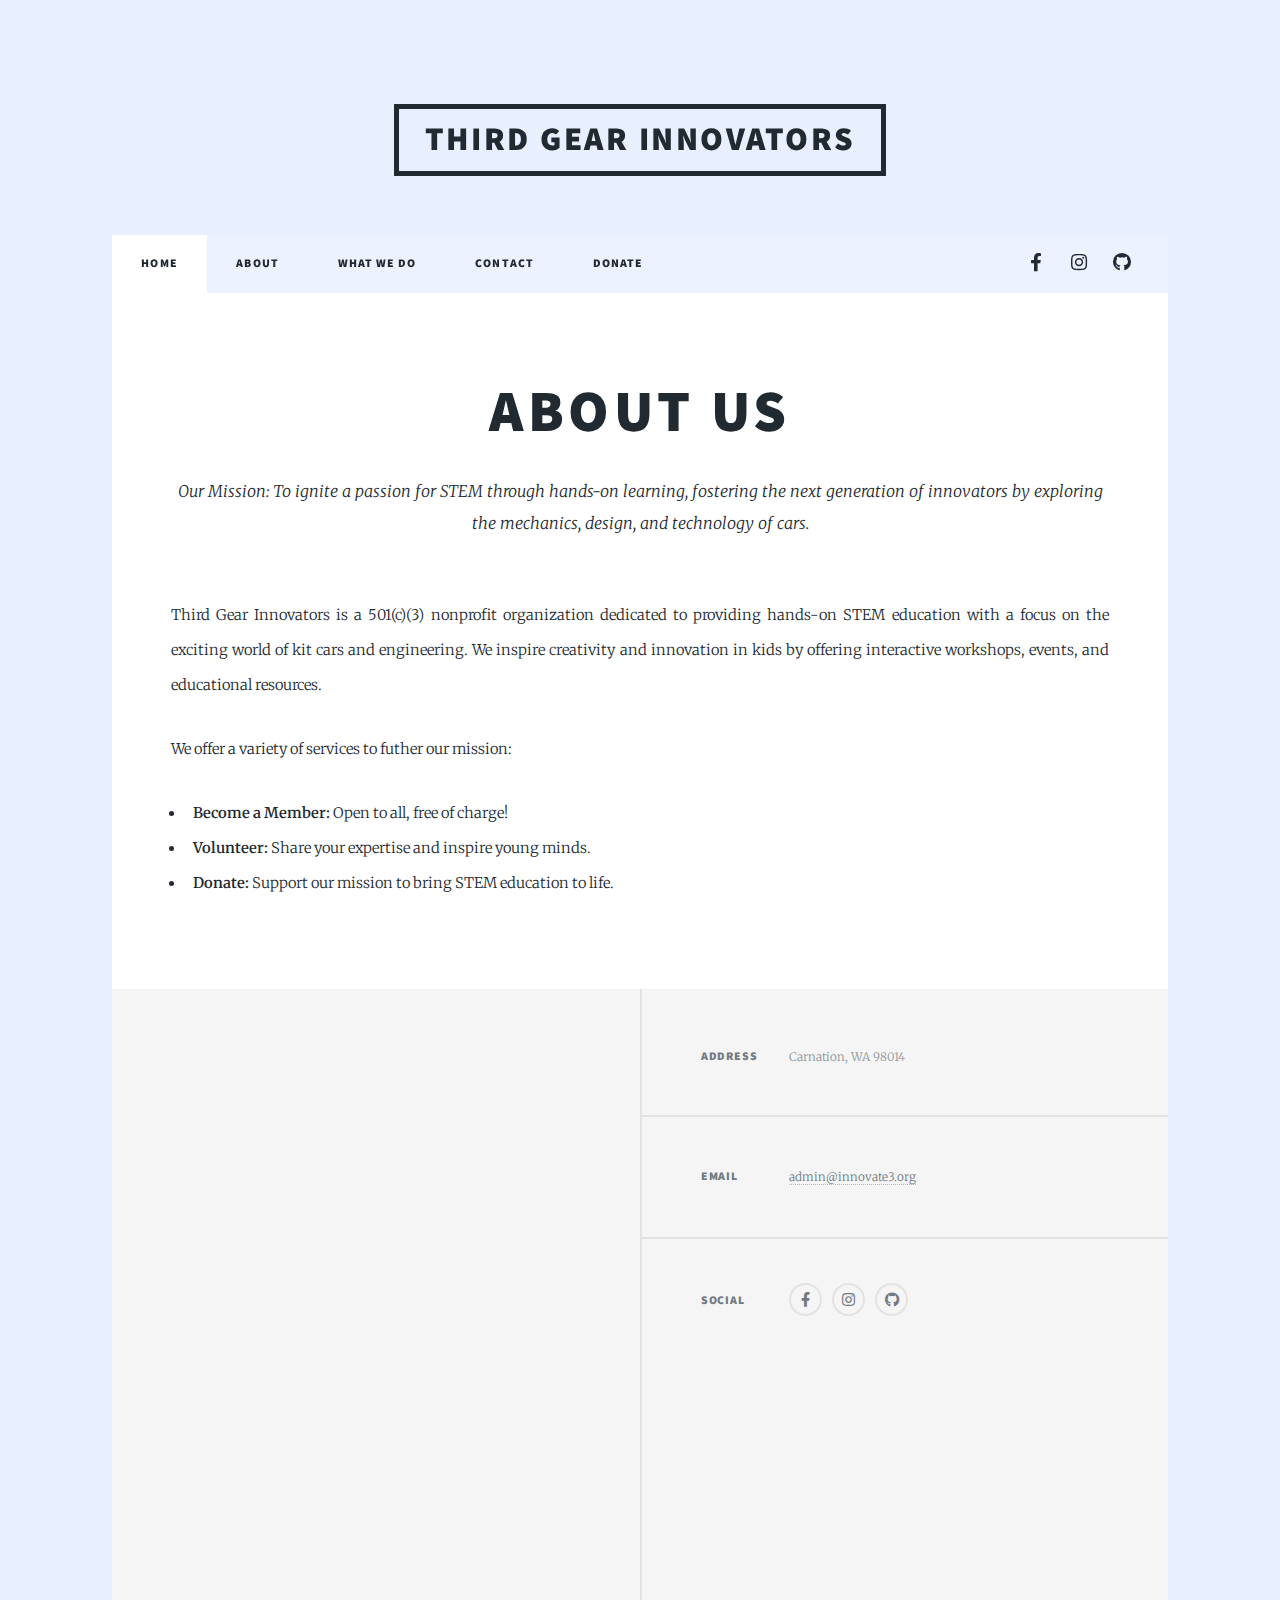
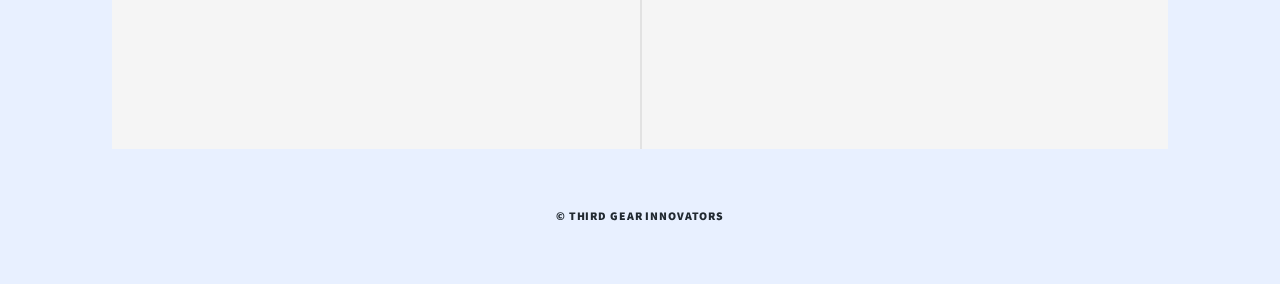
==== commit 372653ab: "Update about page and use google contact form" ====
--- a/about.html
+++ b/about.html
@@ -1,12 +1,7 @@
 <!DOCTYPE HTML>
-<!--
-	Massively by HTML5 UP
-	html5up.net | @ajlkn
-	Free for personal and commercial use under the CCA 3.0 license (html5up.net/license)
--->
 <html>
 	<head>
-		<title>Generic Page - Massively by HTML5 UP</title>
+		<title>About Us</title>
 		<meta charset="utf-8" />
 		<meta name="viewport" content="width=device-width, initial-scale=1, user-scalable=no" />
 		<link rel="stylesheet" href="assets/css/main.css" />
@@ -44,68 +39,44 @@
 						<!-- Post -->
 							<section class="post">
 								<header class="major">
-									<span class="date">April 25, 2017</span>
-									<h1>This is a<br />
-									Generic Page</h1>
-									<p>Aenean ornare velit lacus varius enim ullamcorper proin aliquam<br />
-									facilisis ante sed etiam magna interdum congue. Lorem ipsum dolor<br />
-									amet nullam sed etiam veroeros.</p>
+									<h1>About Us</h1>
+									<p>Our Mission: To ignite a passion for STEM through hands-on learning, fostering the next generation of innovators by exploring the mechanics, design, and technology of cars.</p>
 								</header>
-								<div class="image main"><img src="images/pic01.jpg" alt="" /></div>
-								<p>Donec eget ex magna. Interdum et malesuada fames ac ante ipsum primis in faucibus. Pellentesque venenatis dolor imperdiet dolor mattis sagittis. Praesent rutrum sem diam, vitae egestas enim auctor sit amet. Pellentesque leo mauris, consectetur id ipsum sit amet, fergiat. Pellentesque in mi eu massa lacinia malesuada et a elit. Donec urna ex, lacinia in purus ac, pretium pulvinar mauris. Nunc lorem mauris, fringilla in aliquam at, euismod in lectus. Pellentesque habitant morbi tristique senectus et netus et malesuada fames ac turpis egestas. Curabitur sapien risus, commodo eget turpis at, elementum convallis enim turpis, lorem ipsum dolor sit amet nullam.</p>
-								<p>Lorem ipsum dolor sit amet, consectetur adipiscing elit. Duis dapibus rutrum facilisis. Class aptent taciti sociosqu ad litora torquent per conubia nostra, per inceptos himenaeos. Etiam tristique libero eu nibh porttitor fermentum. Nullam venenatis erat id vehicula viverra. Nunc ultrices eros ut ultricies condimentum. Mauris risus lacus, blandit sit amet venenatis non, bibendum vitae dolor. Nunc lorem mauris, fringilla in aliquam at, euismod in lectus. Pellentesque habitant morbi tristique senectus et netus et malesuada fames ac turpis egestas. In non lorem sit amet elit placerat maximus. Pellentesque aliquam maximus risus. Donec eget ex magna. Interdum et malesuada fames ac ante ipsum primis in faucibus. Pellentesque venenatis dolor imperdiet dolor mattis sagittis. Praesent rutrum sem diam, vitae egestas enim auctor sit amet. Pellentesque leo mauris, consectetur id ipsum.</p>
+								<p>Third Gear Innovators is a 501(c)(3) nonprofit organization dedicated to providing hands-on STEM education with a focus on the exciting world of kit cars and engineering. We inspire creativity and innovation in kids by offering interactive workshops, events, and educational resources.</p>
+								<p>We offer a variety of services to futher our mission: </p>
+								<ul>
+									<li><strong>Become a Member:</strong> Open to all, free of charge!</li>
+									<li><strong>Volunteer:</strong> Share your expertise and inspire young minds.</li>
+									<li><strong>Donate:</strong> Support our mission to bring STEM education to life.</li>
+								</ul>
 							</section>
 
 					</div>
 
 				<!-- Footer -->
-					<footer id="footer">
+				<footer id="footer">
+					<section>
+						<iframe src="https://docs.google.com/forms/d/e/1FAIpQLScmTCsHzux5zueQ5iSWRBikbBq9sQQIcdC2A7eIxt2iEPXAeA/viewform?embedded=true" width="100%" height="718" frameborder="0" marginheight="0" marginwidth="0">Loading…</iframe>
+					</section>
+					<section class="split contact">
+						<section class="alt">
+							<h3>Address</h3>
+							<p>Carnation, WA 98014</p>
+						</section>
 						<section>
-							<form method="post" action="#">
-								<div class="fields">
-									<div class="field">
-										<label for="name">Name</label>
-										<input type="text" name="name" id="name" />
-									</div>
-									<div class="field">
-										<label for="email">Email</label>
-										<input type="text" name="email" id="email" />
-									</div>
-									<div class="field">
-										<label for="message">Message</label>
-										<textarea name="message" id="message" rows="3"></textarea>
-									</div>
-								</div>
-								<ul class="actions">
-									<li><input type="submit" value="Send Message" /></li>
-								</ul>
-							</form>
+							<h3>Email</h3>
+							<p><a href="#">admin@innovate3.org</a></p>
 						</section>
-						<section class="split contact">
-							<section class="alt">
-								<h3>Address</h3>
-								<p>1234 Somewhere Road #87257<br />
-								Nashville, TN 00000-0000</p>
-							</section>
-							<section>
-								<h3>Phone</h3>
-								<p><a href="#">(000) 000-0000</a></p>
-							</section>
-							<section>
-								<h3>Email</h3>
-								<p><a href="#">info@untitled.tld</a></p>
-							</section>
-							<section>
-								<h3>Social</h3>
-								<ul class="icons alt">
-									<li><a href="#" class="icon brands alt fa-twitter"><span class="label">Twitter</span></a></li>
-									<li><a href="#" class="icon brands alt fa-facebook-f"><span class="label">Facebook</span></a></li>
-									<li><a href="#" class="icon brands alt fa-instagram"><span class="label">Instagram</span></a></li>
-									<li><a href="#" class="icon brands alt fa-github"><span class="label">GitHub</span></a></li>
-								</ul>
-							</section>
+						<section>
+							<h3>Social</h3>
+							<ul class="icons alt">
+								<li><a href="#" class="icon brands alt fa-facebook-f"><span class="label">Facebook</span></a></li>
+								<li><a href="#" class="icon brands alt fa-instagram"><span class="label">Instagram</span></a></li>
+								<li><a href="https://github.com/ThirdGearInnovators/" class="icon brands fa-github"><span class="label">GitHub</span></a></li>
+							</ul>
 						</section>
-					</footer>
+					</section>
+				</footer>
 
 				<!-- Copyright -->
 					<div id="copyright">
--- a/assets/css/main.css
+++ b/assets/css/main.css
@@ -4199,7 +4199,7 @@
 			-webkit-flex-shrink: 1;
 			-ms-flex-shrink: 1;
 			flex-shrink: 1;
-			padding: 4rem 4rem 2rem 4rem ;
+			padding: 1rem 1rem 1rem 1rem ;
 			border-left: solid 2px #e2e2e2;
 		}
 
@@ -4384,9 +4384,8 @@
 		}
 
 	#copyright {
-		color: #ffffff;
+		color: #212931;
 		position: relative;
-		color: rgba(255, 255, 255, 0.25);
 		cursor: default;
 		font-family: "Source Sans Pro", Helvetica, sans-serif;
 		font-size: 0.8rem;
@@ -4402,11 +4401,11 @@
 	}
 
 		#copyright input, #copyright select, #copyright textarea {
-			color: #ffffff;
+			color: #212931;
 		}
 
 		#copyright a {
-			color: #ffffff;
+			color: #212931;
 			border-bottom-color: rgba(255, 255, 255, 0.5);
 		}
 
@@ -4416,11 +4415,11 @@
 			}
 
 		#copyright strong, #copyright b {
-			color: #ffffff;
+			color: #212931;
 		}
 
 		#copyright h1, #copyright h2, #copyright h3, #copyright h4, #copyright h5, #copyright h6 {
-			color: #ffffff;
+			color: #212931;
 		}
 
 		#copyright blockquote {
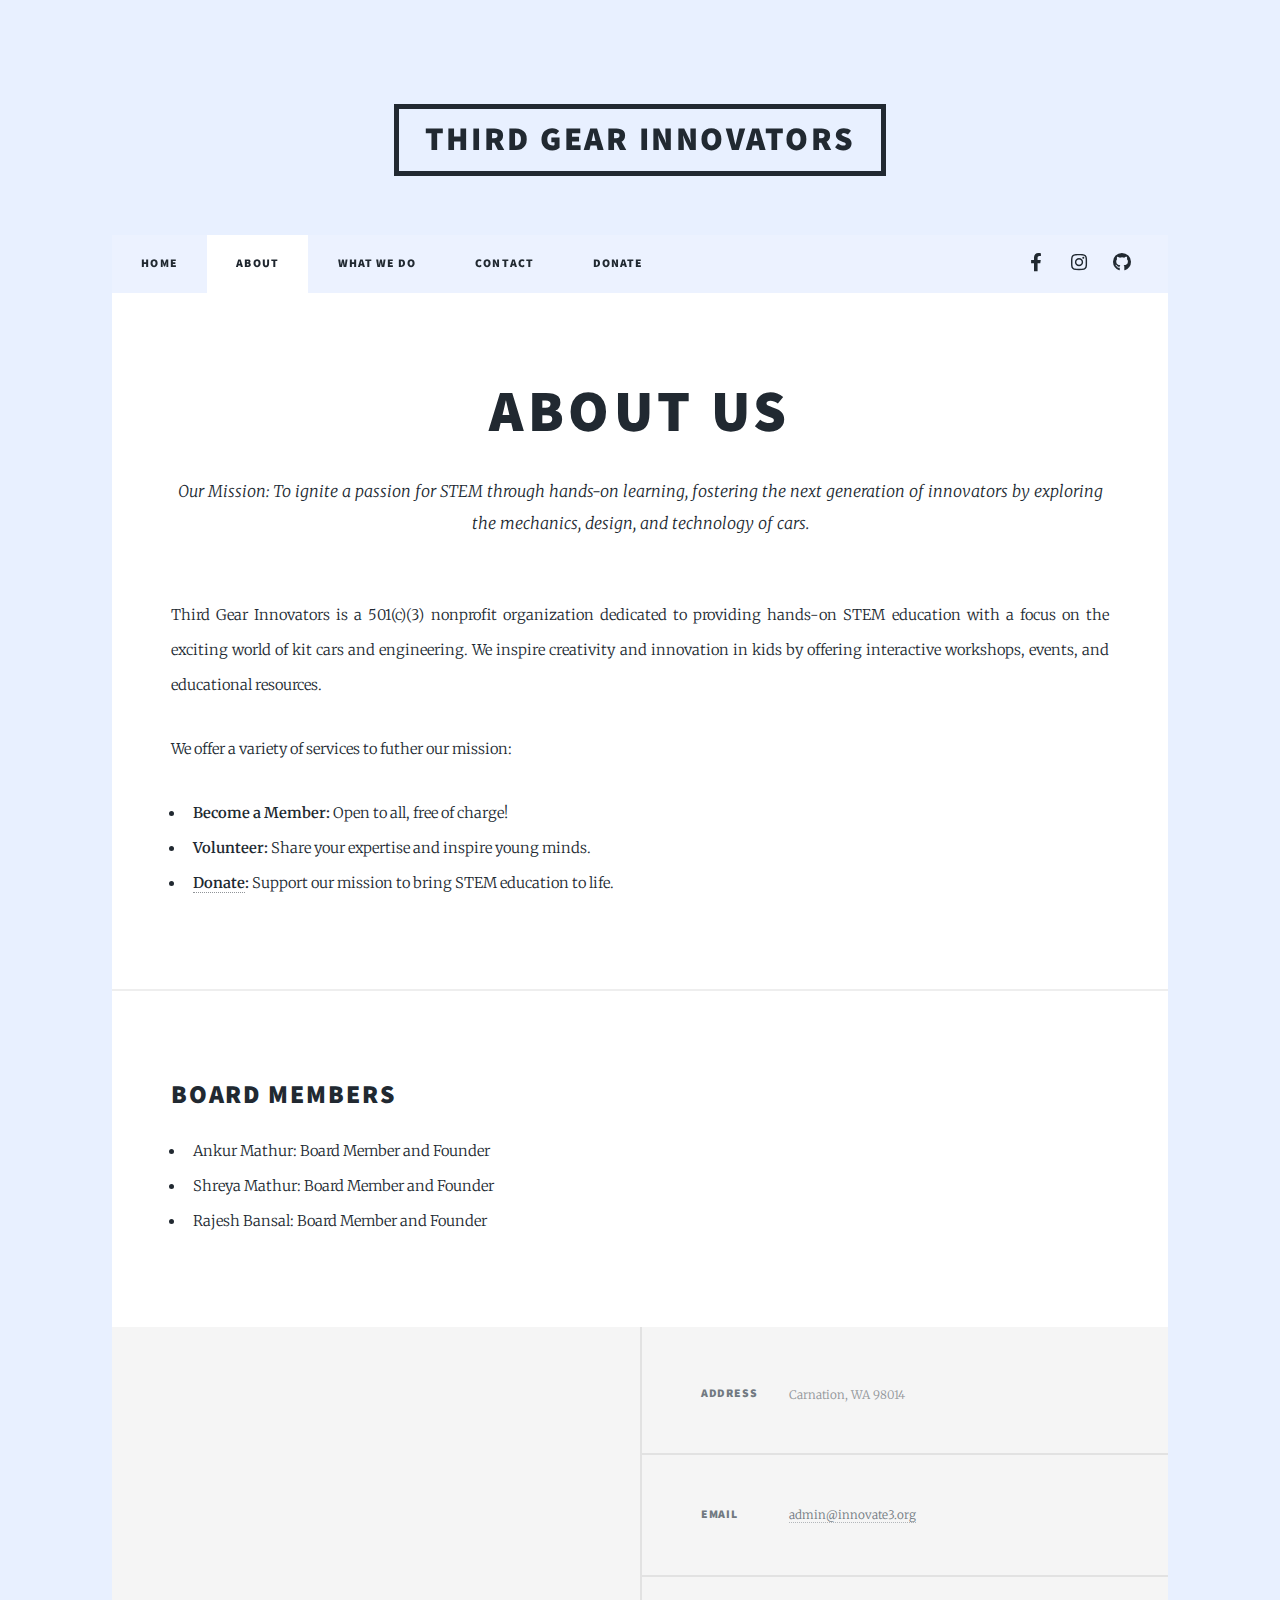
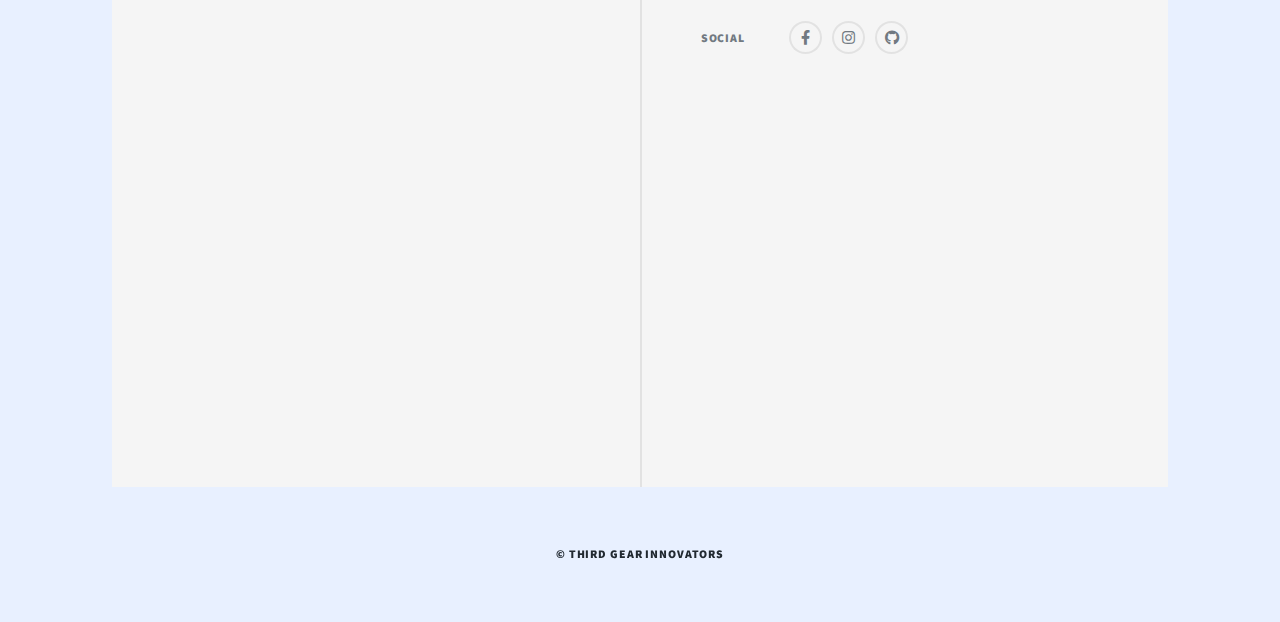
==== commit ee48f821: "update all pages text" ====
--- a/about.html
+++ b/about.html
@@ -20,8 +20,8 @@
 				<!-- Nav -->
 				<nav id="nav">
                     <ul class="links">
-                        <li class="active"><a href="index.html">Home</a></li>
-                        <li><a href="about.html">About</a></li>
+                        <li><a href="index.html">Home</a></li>
+                        <li class="active"><a href="about.html">About</a></li>
                         <li><a href="whatwedo.html">What we do</a></li>
                         <li><a href="contact.html">Contact</a></li>
                         <li><a href="donate.html">Donate</a></li>
@@ -47,7 +47,17 @@
 								<ul>
 									<li><strong>Become a Member:</strong> Open to all, free of charge!</li>
 									<li><strong>Volunteer:</strong> Share your expertise and inspire young minds.</li>
-									<li><strong>Donate:</strong> Support our mission to bring STEM education to life.</li>
+									<li><strong><a href="donate.html">Donate</a>:</strong> Support our mission to bring STEM education to life.</li>
+								</ul>
+							</section>
+							<section class="post">
+								<header class="minor">
+									<h2>Board Members</h2>
+								</header>
+								<ul>
+									<li>Ankur Mathur: Board Member and Founder</li>
+									<li>Shreya Mathur: Board Member and Founder</li>
+									<li>Rajesh Bansal: Board Member and Founder</li>
 								</ul>
 							</section>
 
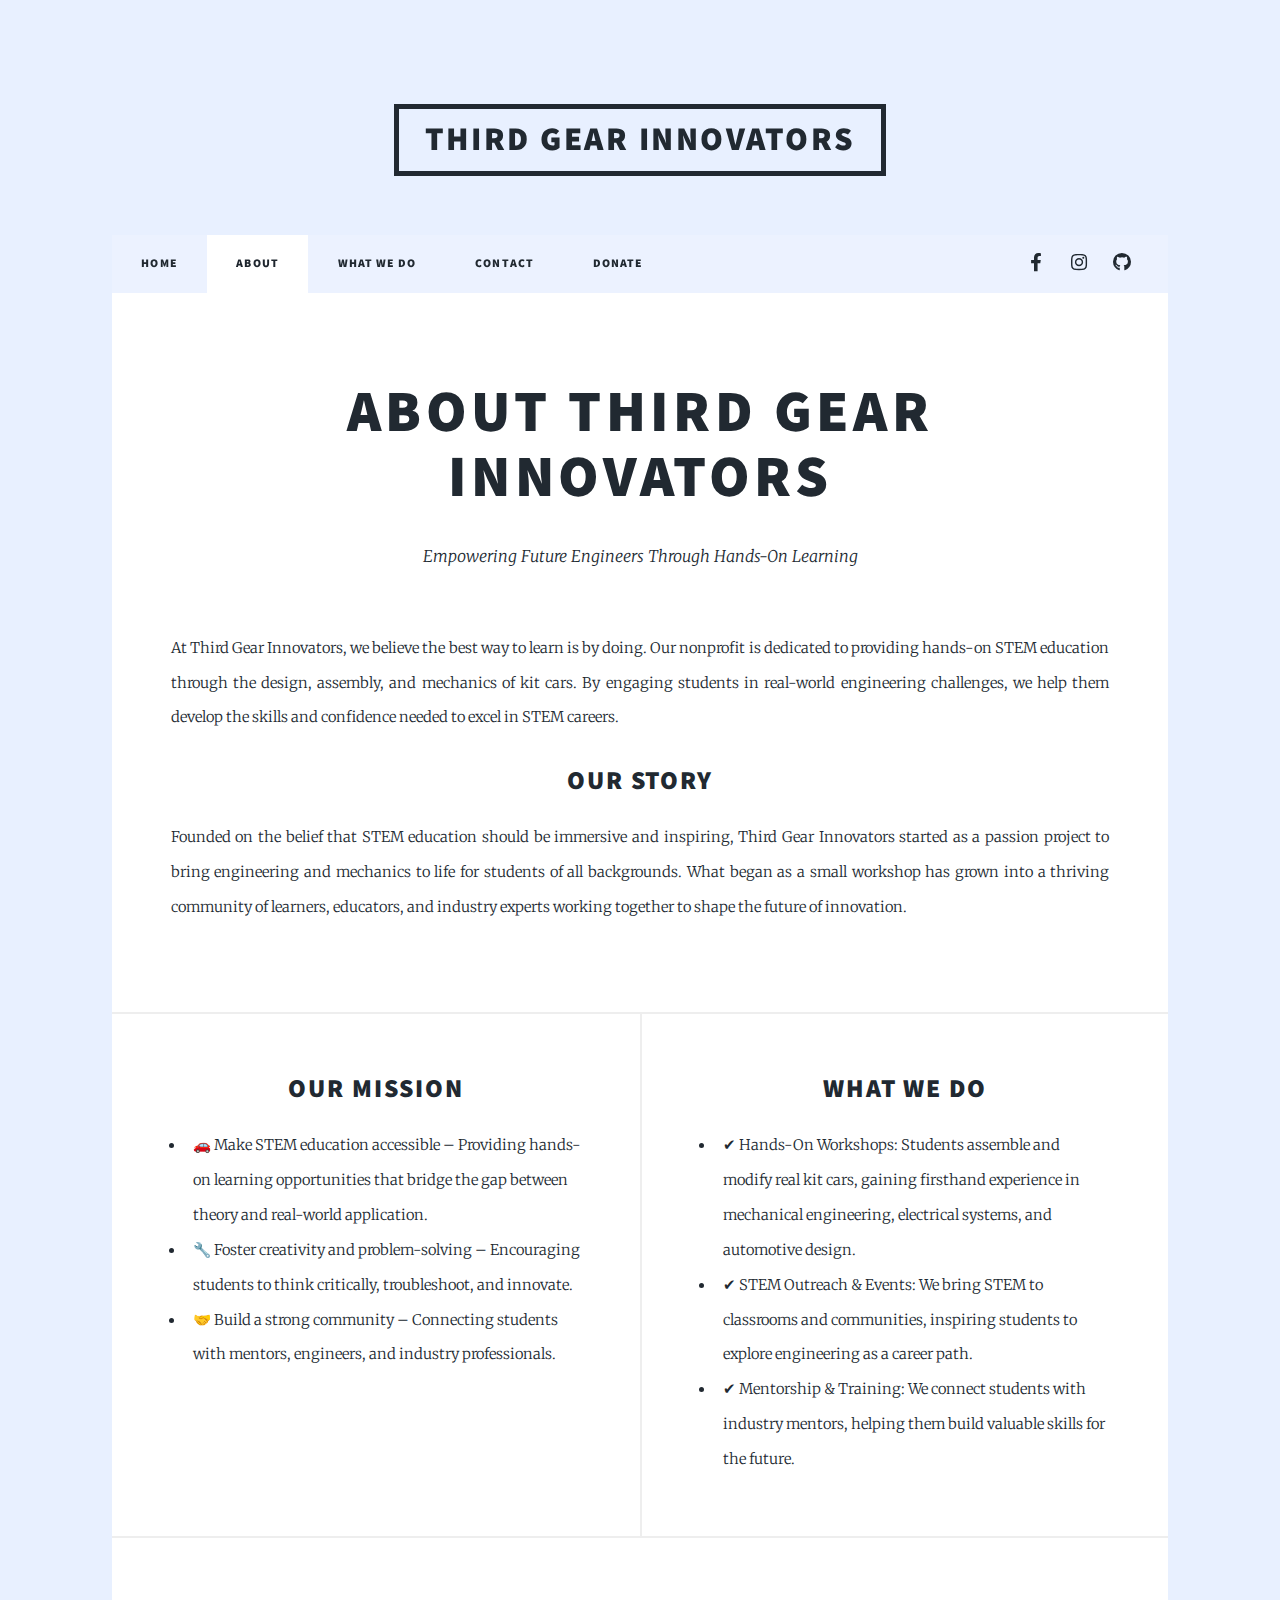
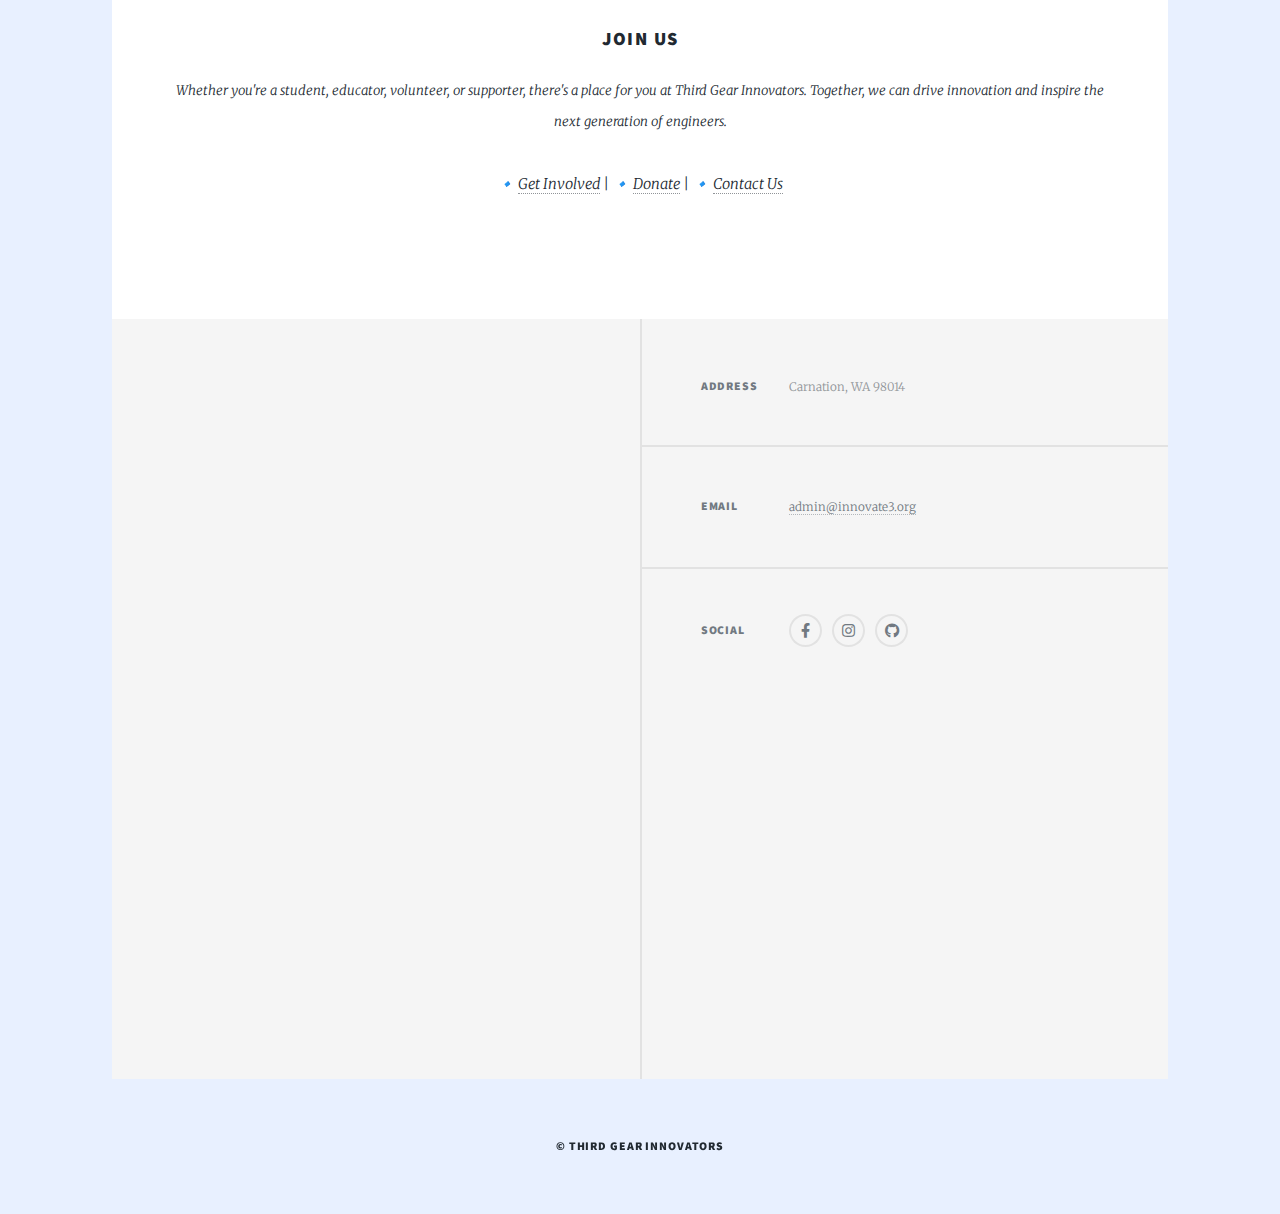
==== commit 3f72997b: "Update copy on all pages" ====
--- a/about.html
+++ b/about.html
@@ -1,7 +1,8 @@
 <!DOCTYPE HTML>
 <html>
 	<head>
-		<title>About Us</title>
+		<title>About Us | Third Gear Innovators</title>
+		<meta name="Description" content="Learn about Third Gear Innovators, our team, our story, and our commitment to providing hands-on STEM education through kit car engineering." />
 		<meta charset="utf-8" />
 		<meta name="viewport" content="width=device-width, initial-scale=1, user-scalable=no" />
 		<link rel="stylesheet" href="assets/css/main.css" />
@@ -36,31 +37,54 @@
 				<!-- Main -->
 					<div id="main">
 
-						<!-- Post -->
-							<section class="post">
+						<!-- Featured Post -->
+						<article class="post featured">
 								<header class="major">
-									<h1>About Us</h1>
-									<p>Our Mission: To ignite a passion for STEM through hands-on learning, fostering the next generation of innovators by exploring the mechanics, design, and technology of cars.</p>
+									<h1>About Third Gear Innovators
+									</h1>
+									<p>Empowering Future Engineers Through Hands-On Learning</p>
 								</header>
-								<p>Third Gear Innovators is a 501(c)(3) nonprofit organization dedicated to providing hands-on STEM education with a focus on the exciting world of kit cars and engineering. We inspire creativity and innovation in kids by offering interactive workshops, events, and educational resources.</p>
-								<p>We offer a variety of services to futher our mission: </p>
-								<ul>
-									<li><strong>Become a Member:</strong> Open to all, free of charge!</li>
-									<li><strong>Volunteer:</strong> Share your expertise and inspire young minds.</li>
-									<li><strong><a href="donate.html">Donate</a>:</strong> Support our mission to bring STEM education to life.</li>
+								<p>At Third Gear Innovators, we believe the best way to learn is by doing. Our nonprofit is dedicated to providing hands-on STEM education through the design, assembly, and mechanics of kit cars. By engaging students in real-world engineering challenges, we help them develop the skills and confidence needed to excel in STEM careers.</p>
+								<h2>Our Story</h2>
+								<p>Founded on the belief that STEM education should be immersive and inspiring, Third Gear Innovators started as a passion project to bring engineering and mechanics to life for students of all backgrounds. What began as a small workshop has grown into a thriving community of learners, educators, and industry experts working together to shape the future of innovation.</p>
+						</article>
+					<!-- Posts -->
+
+							<section class="posts">
+								<article>
+								<header class="minor">
+									<h2>Our Mission</h2>
+								</header>
+								<ul align="left">
+									<li>🚗 Make STEM education accessible – Providing hands-on learning opportunities that bridge the gap between theory and real-world application.</li>
+									<li>🔧 Foster creativity and problem-solving – Encouraging students to think critically, troubleshoot, and innovate.</li>
+									<li>🤝 Build a strong community – Connecting students with mentors, engineers, and industry professionals.</li>
 								</ul>
-							</section>
-							<section class="post">
+							</article>
+							<article>
 								<header class="minor">
-									<h2>Board Members</h2>
+									<h2>What We Do</h2>
 								</header>
-								<ul>
-									<li>Ankur Mathur: Board Member and Founder</li>
-									<li>Shreya Mathur: Board Member and Founder</li>
-									<li>Rajesh Bansal: Board Member and Founder</li>
+								<ul align="left">
+									<li>✔ Hands-On Workshops: Students assemble and modify real kit cars, gaining firsthand experience in mechanical engineering, electrical systems, and automotive design.</li>
+									<li>✔ STEM Outreach & Events: We bring STEM to classrooms and communities, inspiring students to explore engineering as a career path.</li>
+									<li>✔ Mentorship & Training: We connect students with industry mentors, helping them build valuable skills for the future.</li>
 								</ul>
-							</section>
+							</article>
+								</section>
 
+
+						<!-- Featured Post -->
+						<article class="post featured">
+							<header class="major">
+								<h3>Join Us</h3>
+								<p>Whether you're a student, educator, volunteer, or supporter, there's a place for you at Third Gear Innovators. Together, we can drive innovation and inspire the next generation of engineers.</p>
+							
+						<p>
+							🔹 <a href="whatwedo.html">Get Involved</a> | 🔹 <a href="donate.html">Donate</a> | 🔹 <a href="contact.html">Contact Us</a>
+							</p>
+						</header>
+						</article>
 					</div>
 
 				<!-- Footer -->
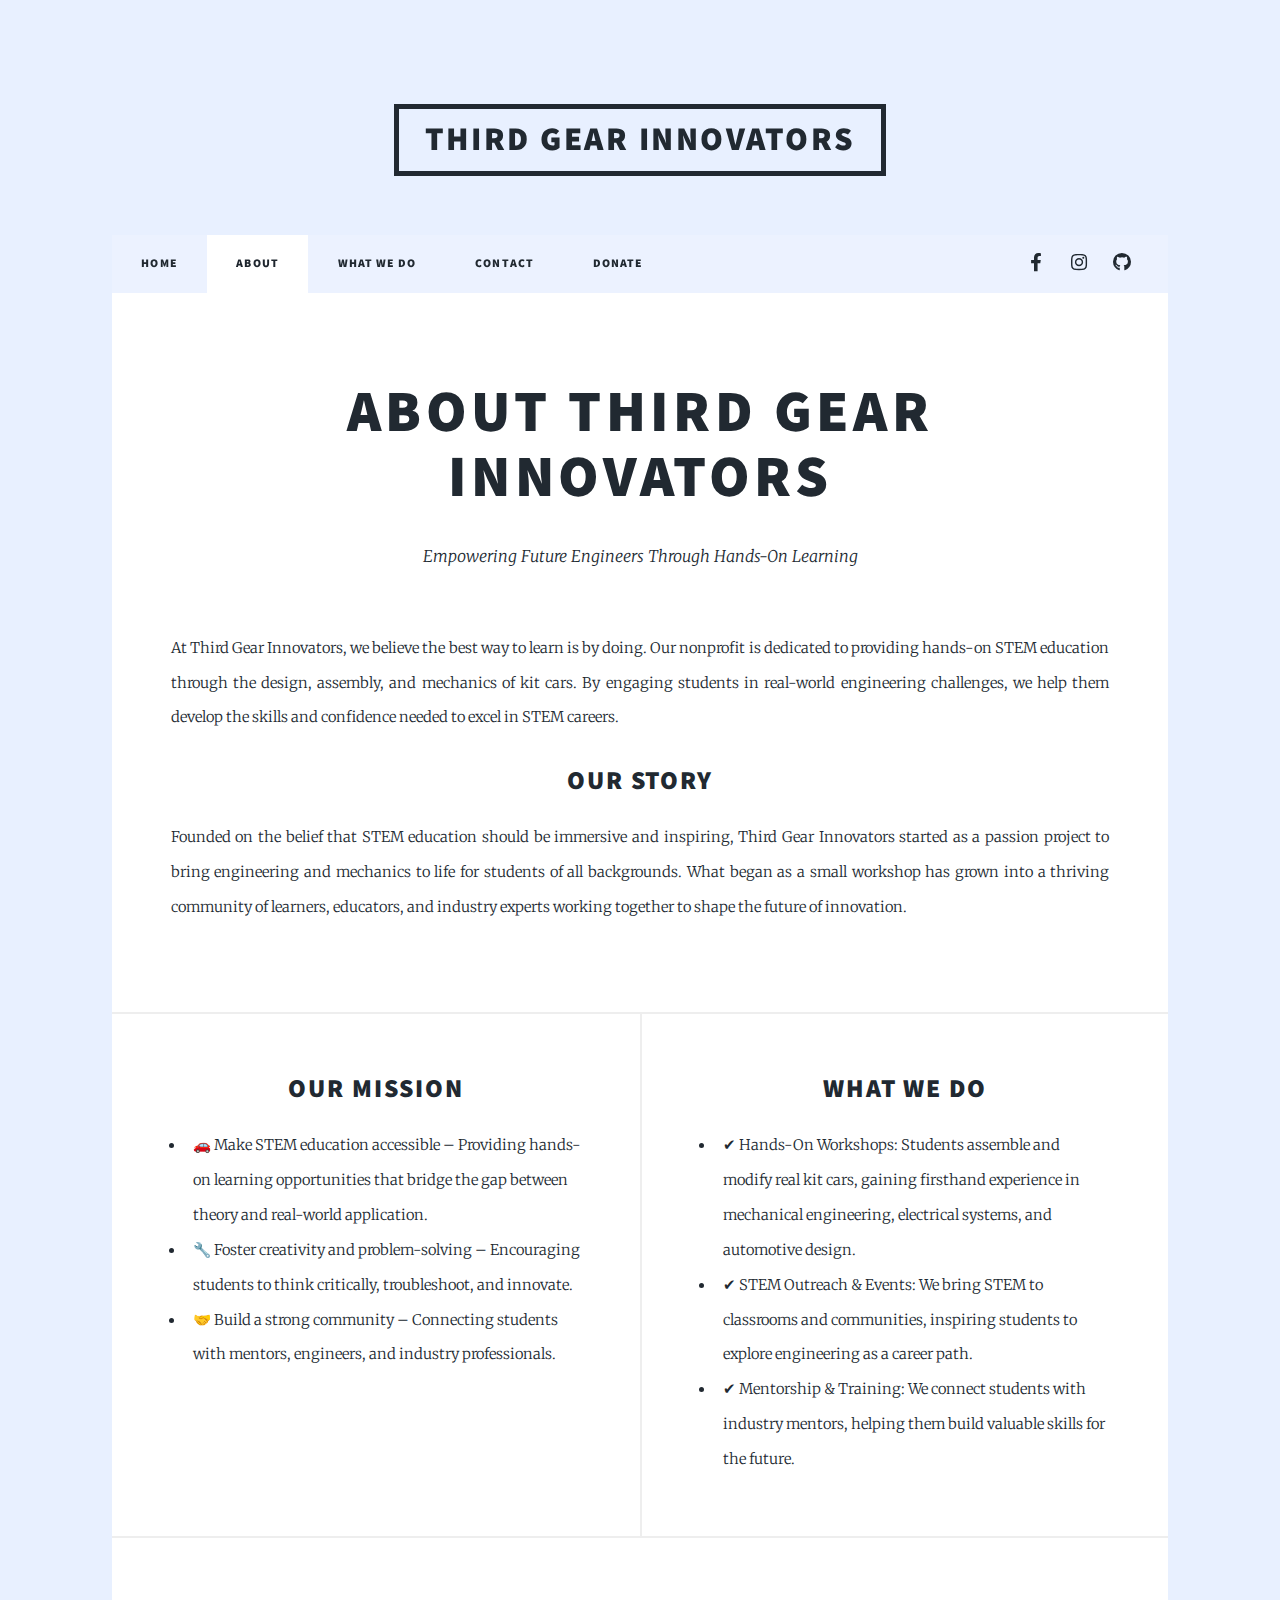
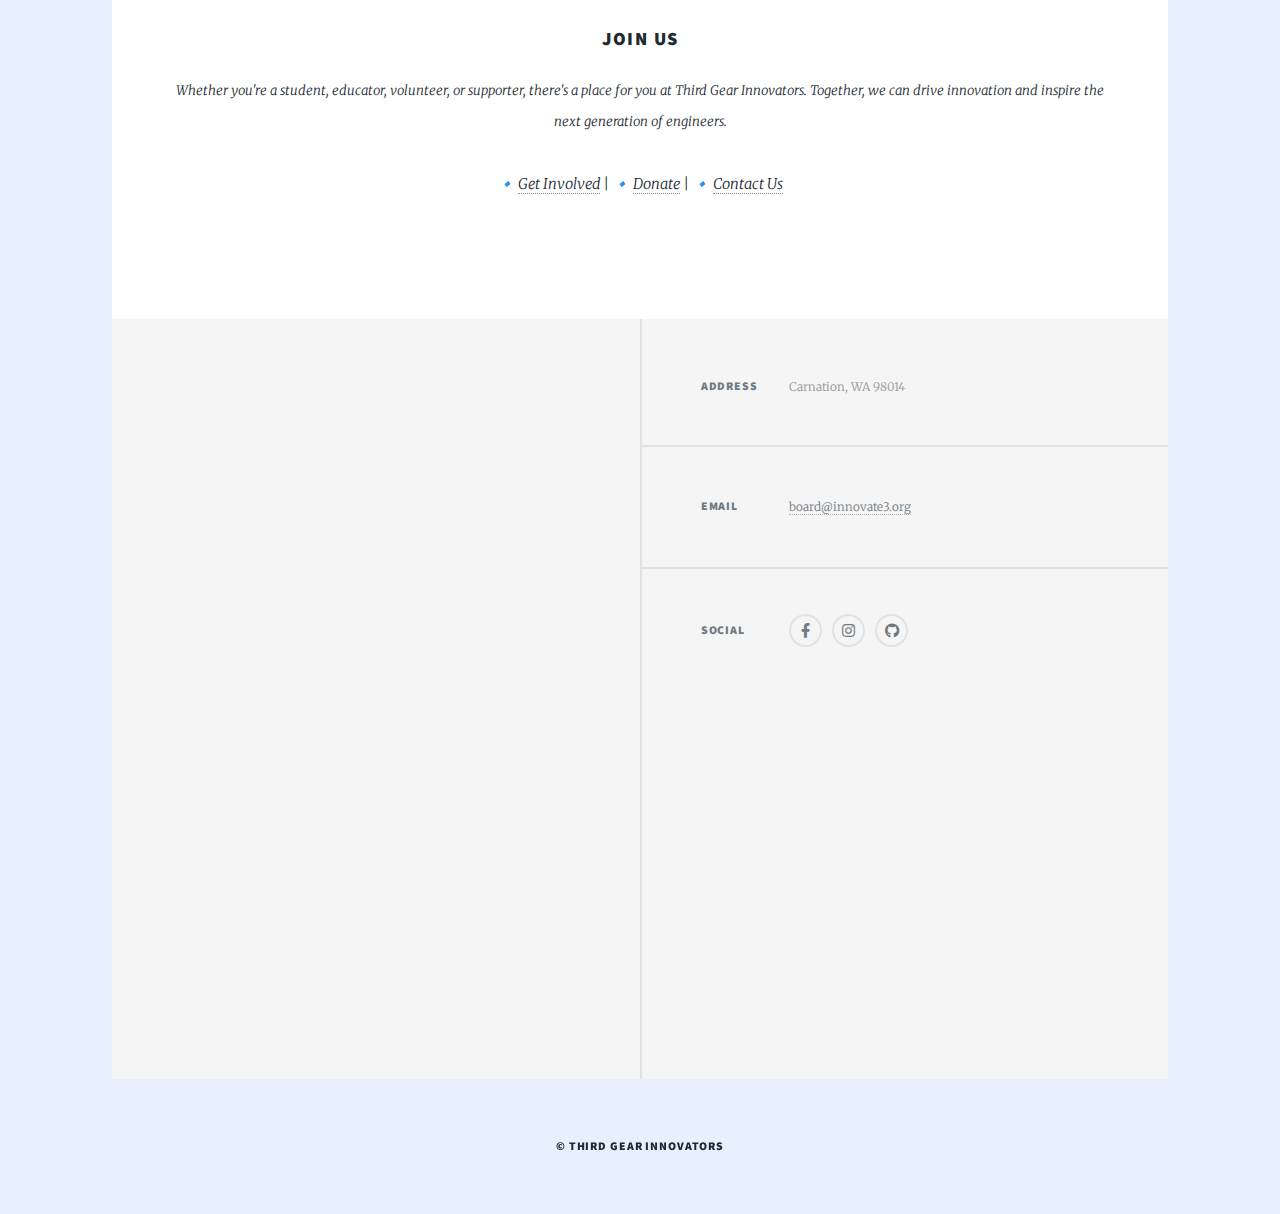
==== commit 56158aa9: "Update email address and donation links" ====
--- a/about.html
+++ b/about.html
@@ -7,6 +7,10 @@
 		<meta name="viewport" content="width=device-width, initial-scale=1, user-scalable=no" />
 		<link rel="stylesheet" href="assets/css/main.css" />
 		<noscript><link rel="stylesheet" href="assets/css/noscript.css" /></noscript>
+		<link rel="apple-touch-icon" sizes="180x180" href="assets/favicon/apple-touch-icon.png">
+		<link rel="icon" type="image/png" sizes="32x32" href="assets/favicon/favicon-32x32.png">
+		<link rel="icon" type="image/png" sizes="16x16" href="assets/favicon/favicon-16x16.png">
+		<link rel="manifest" href="assets/favicon/site.webmanifest">
 	</head>
 	<body class="is-preload">
 
@@ -99,7 +103,7 @@
 						</section>
 						<section>
 							<h3>Email</h3>
-							<p><a href="#">admin@innovate3.org</a></p>
+							<p><a href="#">board@innovate3.org</a></p>
 						</section>
 						<section>
 							<h3>Social</h3>
--- a/assets/css/main.css
+++ b/assets/css/main.css
@@ -1,11 +1,7 @@
 @import url(fontawesome-all.min.css);
 @import url("https://fonts.googleapis.com/css?family=Merriweather:300,700,300italic,700italic|Source+Sans+Pro:900");
 
-/*
-	Massively by HTML5 UP
-	html5up.net | @ajlkn
-	Free for personal and commercial use under the CCA 3.0 license (html5up.net/license)
-*/
+
 
 html, body, div, span, applet, object,
 iframe, h1, h2, h3, h4, h5, h6, p, blockquote,
@@ -3284,7 +3280,7 @@
 /* Intro */
 
 	#intro {
-		color: #212931;
+		
 		padding: 8rem 4rem 6rem 4rem ;
 		-moz-align-items: center;
 		-webkit-align-items: center;
@@ -3311,8 +3307,9 @@
 		text-align: center;
 		z-index: 1;
 		min-height: 100vh;
-		#background-image: url("../../images/logo.png"), linear-gradient(0deg, rgba(0, 0, 0, 0.1), rgba(0, 0, 0, 0.1)), url("../../images/bg.jpg");
-	}
+	}
+
+
 
 		#intro input, #intro select, #intro textarea {
 			color: #212931;
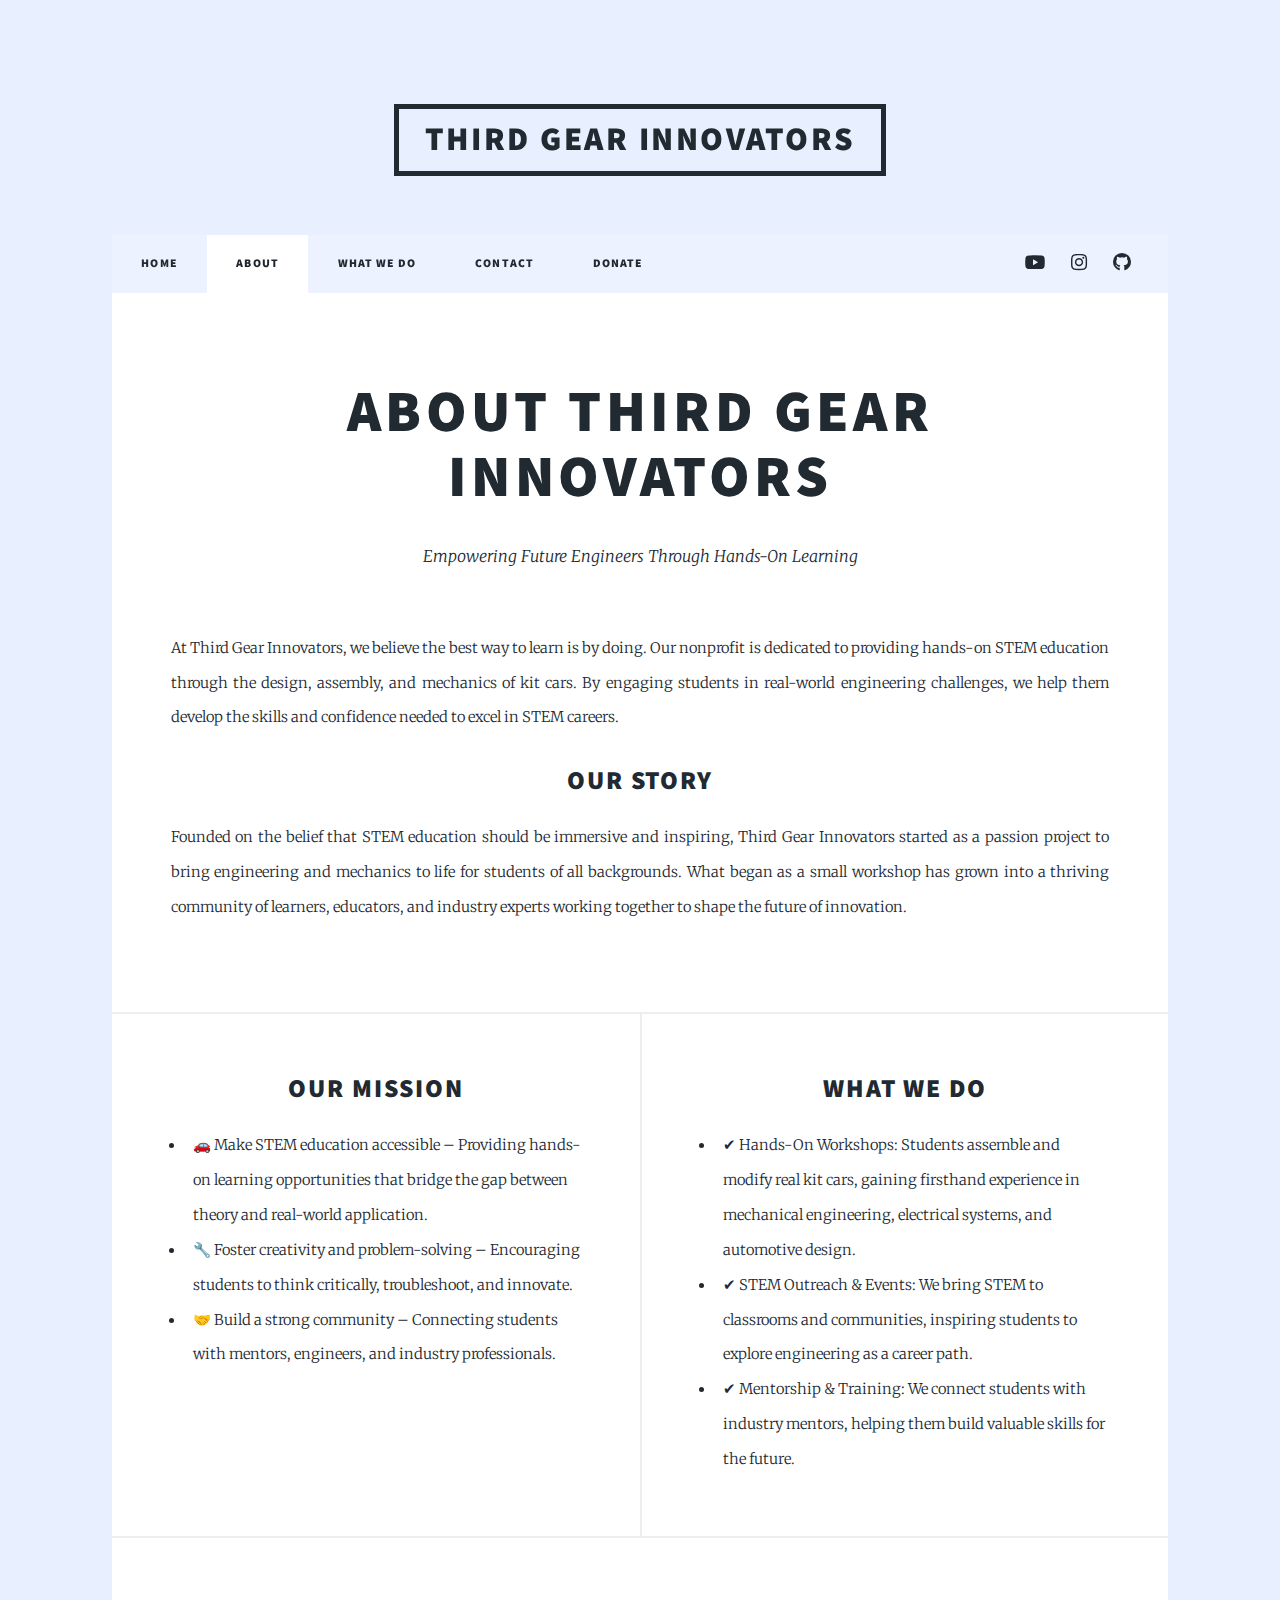
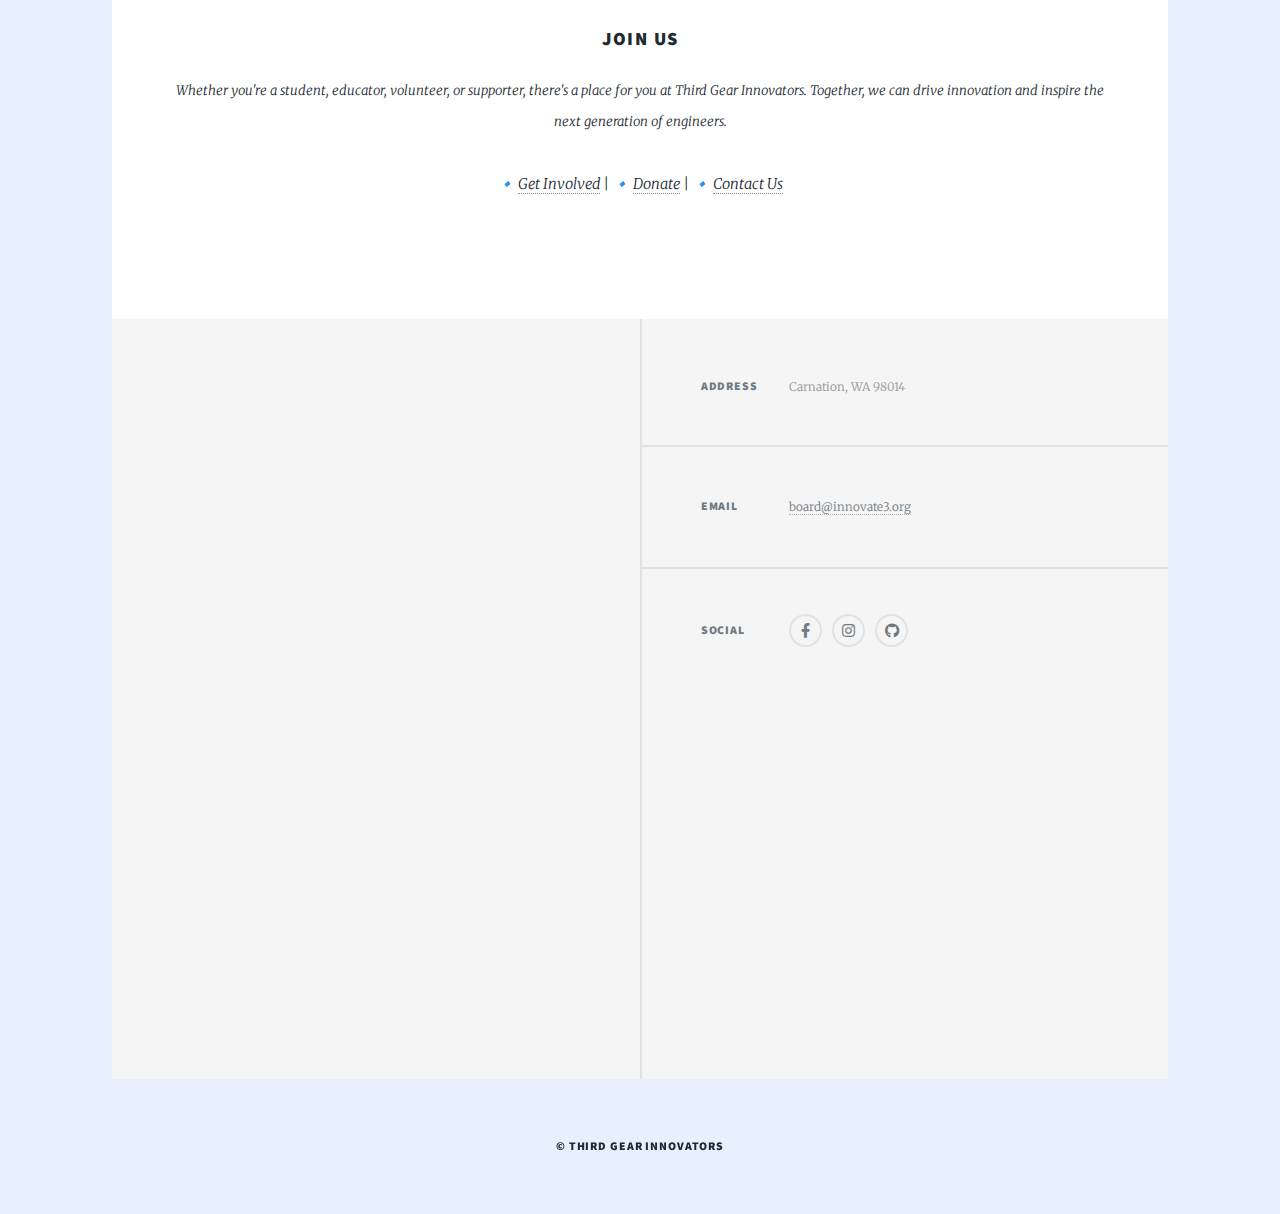
==== commit 438d0090: "Add youtube and instagram links" ====
--- a/about.html
+++ b/about.html
@@ -12,6 +12,15 @@
 		<link rel="icon" type="image/png" sizes="16x16" href="assets/favicon/favicon-16x16.png">
 		<link rel="manifest" href="assets/favicon/site.webmanifest">
 	</head>
+	<!-- Google tag (gtag.js) -->
+<script async src="https://www.googletagmanager.com/gtag/js?id=G-936D628E55"></script>
+<script>
+  window.dataLayer = window.dataLayer || [];
+  function gtag(){dataLayer.push(arguments);}
+  gtag('js', new Date());
+
+  gtag('config', 'G-936D628E55');
+</script>
 	<body class="is-preload">
 
 		<!-- Wrapper -->
@@ -32,8 +41,8 @@
                         <li><a href="donate.html">Donate</a></li>
                     </ul>
 					<ul class="icons">
-						<li><a href="#" class="icon brands fa-facebook-f"><span class="label">Facebook</span></a></li>
-						<li><a href="#" class="icon brands fa-instagram"><span class="label">Instagram</span></a></li>
+						<li><a href="https://www.youtube.com/channel/UCUgUU2q5v2UQAETQw01RhQQ" class="icon brands fa-youtube"><span class="label">Youtube</span></a></li>
+						<li><a href="https://www.instagram.com/thirdgearinnovators/" class="icon brands fa-instagram"><span class="label">Instagram</span></a></li>
 						<li><a href="https://github.com/ThirdGearInnovators/" class="icon brands fa-github"><span class="label">GitHub</span></a></li>
 					</ul>
 				</nav>
